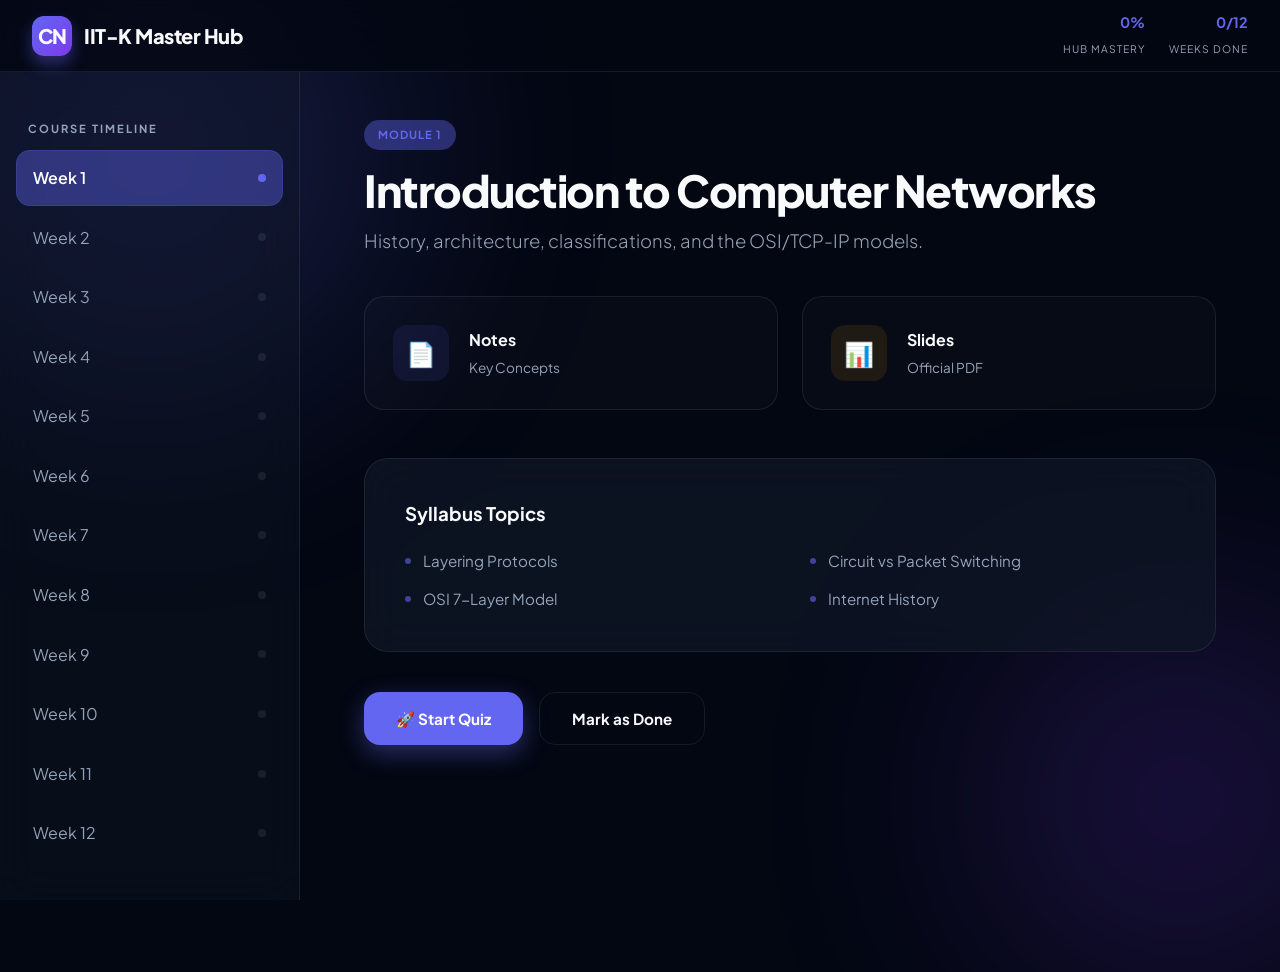
==== index.html @ 841678a9 "first commit" ====
<!DOCTYPE html>
<html lang="en">
<head>
    <meta charset="UTF-8">
    <meta name="viewport" content="width=device-width, initial-scale=1.0">
    <title>NPTEL Computer Networking — Exam Master Hub</title>
    <style>
        @import url('https://fonts.googleapis.com/css2?family=Plus+Jakarta+Sans:wght@300;400;500;600;700;800&family=JetBrains+Mono:wght@400;500&display=swap');

        :root {
            --bg: #030712;
            --bg-card: rgba(17, 24, 39, 0.7);
            --accent: #6366f1;
            --accent-glow: rgba(99, 102, 241, 0.4);
            --text: #f8fafc;
            --text-dim: #94a3b8;
            --border: rgba(255, 255, 255, 0.08);
            --green: #10b981;
            --red: #ef4444;
            --gold: #f59e0b;
            --glass: blur(20px);
            --font: 'Plus Jakarta Sans', sans-serif;
        }

        * { margin:0; padding:0; box-sizing:border-box; }
        body { font-family: var(--font); background: var(--bg); color: var(--text); min-height: 100vh; overflow-x: hidden; line-height: 1.6; }

        /* BACKGROUND ORBS */
        .bg-orb { position: fixed; border-radius: 50%; filter: blur(120px); z-index: -1; opacity: 0.2; pointer-events: none; }
        .orb-1 { width: 500px; height: 500px; background: var(--accent); top:-100px; left:-100px; }
        .orb-2 { width: 400px; height: 400px; background: #7c3aed; bottom:-100px; right:-100px; }

        /* NAVIGATION */
        .nav { position: fixed; top:0; left:0; width:100%; height:72px; background: rgba(3, 7, 18, 0.8); backdrop-filter: var(--glass); border-bottom: 1px solid var(--border); z-index: 1000; display:flex; align-items:center; justify-content:space-between; padding:0 32px; }
        .logo { display:flex; align-items:center; gap:12px; font-weight:800; font-size:1.25rem; letter-spacing:-0.5px; cursor:pointer; }
        .logo-box { width:40px; height:40px; background: linear-gradient(135deg, var(--accent), #7c3aed); border-radius:12px; display:flex; align-items:center; justify-content:center; box-shadow: 0 8px 16px var(--accent-glow); }
        .logo-text span { color: var(--accent-light); }

        .nav-stats { display:flex; gap:24px; }
        .stat { text-align:right; }
        .stat-val { font-size:0.9rem; font-weight:700; color:var(--accent); display:block; }
        .stat-label { font-size:0.65rem; color: var(--text-dim); text-transform: uppercase; letter-spacing:1px; }

        /* LAYOUT */
        .layout { display:flex; margin-top:72px; min-height:calc(100vh - 72px); }
        
        /* SIDEBAR */
        .sidebar { width:300px; position:fixed; top:72px; bottom:0; left:0; border-right: 1px solid var(--border); padding:24px 16px; overflow-y:auto; background: rgba(17,24,39,0.4); backdrop-filter: var(--glass); z-index: 100; transition: transform 0.3s; }
        .sidebar-label { font-size:0.7rem; font-weight:700; color:var(--text-dim); text-transform:uppercase; letter-spacing:2px; margin:24px 0 12px 12px; }
        .side-item { display:flex; align-items:center; justify-content:space-between; padding:14px 16px; border-radius:14px; color:var(--text-dim); cursor:pointer; transition: 0.3s; margin-bottom:4px; border: 1px solid transparent; }
        .side-item:hover { background: rgba(255,255,255,0.03); color: #fff; }
        .side-item.active { background: var(--accent-glow); color: #fff; border-color: rgba(99,102,241,0.2); font-weight:600; }
        .side-item.active .dot { background: var(--accent); }
        .dot { width:8px; height:8px; border-radius:50%; background: var(--border); transition: 0.3s; }
        .side-item.done .dot { background: var(--green); box-shadow: 0 0 10px var(--green); }

        /* CONTENT */
        .content { flex:1; margin-left:300px; padding:48px 64px 80px; max-width:1100px; }

        /* COMMON COMPONENTS */
        .card { background: var(--bg-card); backdrop-filter: var(--glass); border: 1px solid var(--border); border-radius:24px; padding:40px; margin-bottom:40px; transition: 0.3s; }
        .card:hover { border-color: rgba(255,255,255,0.15); }
        .badge { display:inline-block; padding:6px 14px; background: var(--accent-glow); color:var(--accent); border-radius:99px; font-size:0.7rem; font-weight:700; text-transform:uppercase; letter-spacing:1px; margin-bottom:16px; }
        .title { font-size:2.75rem; font-weight:800; margin-bottom:12px; letter-spacing:-1.5px; line-height:1.1; }
        .subtitle { font-size:1.15rem; color:var(--text-dim); margin-bottom:40px; font-weight:300; }

        .btn { display:inline-flex; align-items:center; gap:12px; padding:16px 32px; border-radius:16px; font-weight:700; cursor:pointer; transition: 0.3s; border:none; font-family:inherit; font-size:0.95rem; text-decoration:none; }
        .btn-primary { background: var(--accent); color: #fff; box-shadow: 0 8px 24px var(--accent-glow); }
        .btn-primary:hover { background: #818cf8; transform: translateY(-2px); box-shadow: 0 12px 32px var(--accent-glow); }
        .btn-outline { background: transparent; border: 1px solid var(--border); color: var(--text); }
        .btn-outline:hover { background: var(--border); }

        /* RESOURCES */
        .res-grid { display:grid; grid-template-columns:1fr 1fr; gap:24px; margin-bottom:48px; }
        .res-item { background: rgba(255,255,255,0.02); border:1px solid var(--border); border-radius:20px; padding:28px; display:flex; align-items:center; gap:20px; cursor:pointer; transition:0.3s; text-decoration:none; color:inherit; }
        .res-item:hover { border-color: var(--accent); background: rgba(255,255,255,0.05); transform:translateY(-3px); }
        .res-icon { width:56px; height:56px; border-radius:14px; display:flex; align-items:center; justify-content:center; font-size:1.5rem; }
        .res-icon.notes { background: rgba(99, 102, 241, 0.1); color: var(--accent); }
        .res-icon.slides { background: rgba(245, 158, 11, 0.1); color: var(--gold); }
        .res-info h4 { margin-bottom:4px; font-weight:700; }
        .res-info p { font-size:0.85rem; color: var(--text-dim); }

        /* TOPICS */
        .topics-list { display:grid; grid-template-columns:1fr 1fr; gap:14px 40px; list-style:none; }
        .topic-item { display:flex; align-items:center; gap:12px; font-size:0.95rem; color: var(--text-dim); }
        .topic-item::before { content:''; width:6px; height:6px; background:var(--accent); border-radius:50%; opacity:0.6; }

        /* QUIZ MODE */
        .view-syllabus .quiz-view { display:none; }
        .view-quiz .syllabus-view { display:none; }

        .quiz-card { background: var(--bg-card); border-radius:32px; padding:60px 40px; border:1px solid var(--border); position: relative; overflow:hidden; }
        .quiz-header { display:flex; justify-content:space-between; align-items:center; margin-bottom:40px; }
        .quiz-count { font-size:0.8rem; font-weight:800; color: var(--accent); text-transform:uppercase; letter-spacing:2px; }
        .quiz-close { font-size:1.5rem; cursor:pointer; opacity:0.5; transition:0.3s; }
        .quiz-close:hover { opacity:1; }
        
        .q-text { font-size:1.6rem; font-weight:700; line-height:1.4; margin-bottom:48px; }
        .q-text code { font-family: 'JetBrains Mono', monospace; background: rgba(255,255,255,0.1); padding: 2px 6px; border-radius: 4px; color: var(--accent); }
        
        .options-list { display:grid; gap:14px; }
        .option-btn { width:100%; text-align:left; padding:20px 28px; background: rgba(255,255,255,0.03); border:1px solid var(--border); border-radius:18px; color:inherit; font-size:1.05rem; cursor:pointer; transition:0.3s; font-family:inherit; }
        .option-btn:hover:not(.disabled) { background: rgba(255,255,255,0.08); border-color: rgba(255,255,255,0.2); }
        .option-btn.correct { background: rgba(16,185,129,0.15); border-color: var(--green); color: var(--green); font-weight:600; }
        .option-btn.wrong { background: rgba(239,68,68,0.15); border-color: var(--red); color: var(--red); font-weight:600; }
        .option-btn.disabled { pointer-events: none; opacity:0.9; }

        /* INPUT STYLES */
        .quiz-input { width: 100%; padding: 18px 24px; background: rgba(255,255,255,0.03); border: 1px solid var(--border); border-radius: 18px; color: #fff; font-family: inherit; font-size: 1.1rem; margin-bottom: 24px; outline: none; transition: 0.3s; }
        .quiz-input:focus { border-color: var(--accent); background: rgba(255,255,255,0.06); }
        .quiz-textarea { min-height: 140px; resize: vertical; }

        .feedback-box { margin-top:40px; padding:32px; background: rgba(255,255,255,0.02); border: 1px solid var(--border); border-radius:24px; display:none; animation: slideUp 0.5s ease; }
        .feedback-box.visible { display:block; }
        .fb-status { font-weight:800; margin-bottom:10px; font-size:1.1rem; text-transform:uppercase; letter-spacing:1px; }
        .fb-explanation { font-size:1rem; color: var(--text-dim); }
        .fb-explanation code { font-family: 'JetBrains Mono', monospace; background: rgba(255,255,255,0.1); padding: 2px 6px; border-radius: 4px; color: var(--accent); }
        
        @keyframes slideUp { from { opacity:0; transform:translateY(20px); } to { opacity:1; transform:translateY(0); } }

        /* SCORE VIEW */
        .score-view { text-align:center; padding:40px; }
        .score-circle { width:150px; height:150px; border-radius:50%; border:8px solid var(--accent); display:flex; align-items:center; justify-content:center; font-size:3rem; font-weight:800; margin:0 auto 32px; color: var(--accent); box-shadow: 0 0 30px var(--accent-glow); }
        
        /* RESPONSIVE */
        @media (max-width: 1024px) { .sidebar { transform: translateX(-100%); } .content { margin-left:0; padding:32px 20px; } .res-grid, .topics-list { grid-template-columns: 1fr; } }
    </style>
</head>
<body class="view-syllabus">

    <div class="bg-orb orb-1"></div>
    <div class="bg-orb orb-2"></div>

    <nav class="nav">
        <div class="logo" onclick="goHome()">
            <div class="logo-box">CN</div>
            <div class="logo-text">IIT-K Master <span>Hub</span></div>
        </div>
        <div class="nav-stats">
            <div class="stat">
                <span class="stat-val" id="globalProgress">0%</span>
                <span class="stat-label">HUB Mastery</span>
            </div>
            <div class="stat">
                <span class="stat-val" id="completedCount">0/12</span>
                <span class="stat-label">Weeks Done</span>
            </div>
        </div>
    </nav>

    <div class="layout">
        <aside class="sidebar">
            <div class="sidebar-label">Course Timeline</div>
            <div id="sidebarMenu"></div>
        </aside>

        <main class="content">
            <div class="syllabus-view" id="syllabusView">
                <div id="weekContent"></div>
            </div>
            <div class="quiz-view" id="quizView">
                <div class="quiz-card" id="quizCard"></div>
            </div>
        </main>
    </div>

    <script>
        const WEEKS_DATA = [
            {
                id: 1, title: "Introduction to Computer Networks",
                desc: "History, architecture, classifications, and the OSI/TCP-IP models.",
                notes: "cn_week1_notes.html", slides: "Week-01.pdf",
                topics: ["Layering Protocols", "Circuit vs Packet Switching", "OSI 7-Layer Model", "Internet History"],
                questions: [
                    {t:'mcq', diff:'easy', q:"Which layer of the OSI model is responsible for routing packets across multiple networks?", options:["Data Link Layer","Network Layer","Transport Layer","Session Layer"], ans:1, exp:"The Network Layer (Layer 3) handles logical addressing and routing — deciding the path a packet takes."},
                    {t:'mcq', diff:'easy', q:"What does 'protocol' consist of? Choose the three key elements.", options:["Syntax, Semantics, Timing","Speed, Size, Security","Hardware, Software, Firmware","Encoding, Decoding, Routing"], ans:0, exp:"A protocol has three elements — Syntax (format), Semantics (meaning), and Timing (speed matching)."},
                    {t:'mcq', diff:'easy', q:"Which device operates at Layer 1 (Physical Layer) and simply regenerates signals?", options:["Switch","Bridge","Hub","Router"], ans:2, exp:"A Hub operates at Layer 1. It just regenerates and broadcasts bits on all ports."},
                    {t:'tf', diff:'easy', q:"A router operates at the Network Layer (Layer 3) of the OSI model.", ans:true, exp:"TRUE. A router inspects the IP header (Layer 3) to make forwarding decisions."},
                    {t:'fib', diff:'easy', q:"The three elements of a protocol are: Syntax, ________, and Timing.", ans:"Semantics", exp:"Protocol = Syntax + Semantics + Timing. Remember SST."},
                    {t:'mcq', diff:'med', q:"In circuit switching, before data transfer begins:", options:["Packets are independently routed","A dedicated path is established end-to-end","Store-and-forward is used","Virtual IDs used"], ans:1, exp:"Circuit switching requires a dedicated path established in the setup phase."},
                    {t:'sa', diff:'hard', q:"What was the primary contribution of ARPANET to modern networking?", ans:"Packet Switching", exp:"ARPANET (1969) pioneered store-and-forward packet switching, the foundation of the internet."}
                ]
            },
            {
                id: 2, title: "Application Layer Protocols",
                desc: "DNS, FTP/TFTP, HTTP, Telnet, SMTP, SNMP.",
                notes: "cn_week2_notes.html", slides: "Week-02.pdf",
                topics: ["DNS Hierarchy", "FTP Active/Passive", "HTTP Status Codes", "MIME"],
                questions: [
                    {t:'mcq',q:"DNS record type that maps hostname to IPv4 address?", options:["AAAA","NS","MX","A"], ans:3, exp:"A record = hostname → IPv4. AAAA = hostname → IPv6."},
                    {t:'tf',q:"HTTP is a stateless protocol.", ans:true, exp:"TRUE. Each request is independent. Cookies manage state."},
                    {t:'fib',q:"HTTP status code for 'Not Found' is ________.", ans:"404", exp:"404 means the resource does not exist."}
                ]
            },
            {
                id: 3, title: "Transport Layer: Reliability",
                desc: "ARQ mechanisms, 3-way handshake, and connection management.",
                notes: "cn_week3_notes.html", slides: "Week-03.pdf",
                topics: ["Stop-and-Wait", "Go-Back-N", "Selective Repeat", "Piggybacking"],
                questions: [
                    {t:'mcq',q:"In GBN with 3-bit seq numbers, max window size is:", options:["8","7","4","6"], ans:1, exp:"GBN: W <= 2^n - 1. So 8-1=7."},
                    {t:'tf',q:"TCP 3WHS exchange SYN bits in the first 2 messages.", ans:true, exp:"TRUE. SYN, then SYN+ACK."}
                ]
            },
            {
                id: 4, title: "TCP Deep Dive",
                desc: "BDP, Window Sizing, AIMD, and Buffer management.",
                notes: "cn_week4_notes.html", slides: "Week-04.pdf",
                topics: ["BDP formula", "AIMD Fairness", "Congestion Collapse", "TCP Flags"],
                questions: [
                    {t:'mcq',q:"AIMD stands for:", options:["Additive Increase Multiplicative Decrease","Auto Increase Max Decrease","Adaptive Internet Mgmt","Additive Increase Max Drop"], ans:0, exp:"AIMD is the core congestion control mechanism."},
                    {t:'num',q:"If TCP HLEN is 6, what is the header size in bytes?", ans:"24", exp:"6 * 4 = 24 bytes."}
                ]
            },
            {
                id: 5, title: "TCP Timers & Congestion",
                desc: "Tahoe/Reno, SACK, Delayed ACKs, and SWS.",
                notes: "cn_week5_notes.html", slides: "Week-05.pdf",
                topics: ["Fast Retransmit", "Karn's Algorithm", "Jacobson's RTO", "Nagle Algorithm"],
                questions: [
                    {t:'mcq',q:"TCP Reno's response to 3 DupACKs?", options:["Drop to 1 MSS","Fast Recovery to ssthresh","Half ssthresh, stay at cwnd","Timeout"], ans:1, exp:"Reno enters Fast Recovery, skipping the slow start restart if possible."},
                    {t:'tf',q:"Nagle's algorithm buffers small segments until an ACK arrives.", ans:true, exp:"TRUE. This reduces the number of tiny segments."}
                ]
            },
            {
                id: 6, title: "Network Layer: IP & Addressing",
                desc: "IP Header, CIDR, Subnetting, NAT, and ICMP.",
                notes: "cn_week6_notes.html", slides: "Week-06.pdf",
                topics: ["IP Header IHL", "TTL Logic", "LPM", "PAT"],
                questions: [
                    {t:'num',q:"Usable hosts in /26 subnet?", ans:"62", exp:"2^6 - 2 = 62."},
                    {t:'fib',q:"Field in IP header that prevents infinite loops is ________.", ans:"TTL", exp:"Time To Live is decremented at each hop."}
                ]
            },
            {
                id: 7, title: "Routing Algorithms",
                desc: "Distance Vector, Link State, and BGP overview.",
                notes: "cn_week7_notes.html", slides: "Week-07.pdf",
                topics: ["Bellman-Ford", "Dijkstra", "RIP", "OSPF"],
                questions: [
                    {t:'mcq',q:"Which routing algorithm suffers from 'Count to Infinity'?",options:["Dijkstra","Bellman-Ford","BGP","Static"],ans:1,exp:"Distance Vector algorithms like Bellman-Ford have slow convergence for 'bad news'."}
                ]
            },
            {
                id: 8, title: "TCP/UDP Operations",
                desc: "Flow control and connection management details.",
                notes: "cn_week8_notes.html", slides: "Week-08.pdf",
                topics: ["Socket Pairs", "UDP Header", "TCP Checksum", "State Diagram"],
                questions: [
                    {t:'fib',q:"Size of UDP header in bytes is ________.",ans:"8",exp:"Source, Dest, Length, Checksum (2 bytes each)."}
                ]
            },
            {
                id: 9, title: "Router Design & SDN",
                desc: "IP Router architecture, Switching Fabrics, and SDN.",
                notes: "cn_week9_notes.html", slides: "Week-09.pdf",
                topics: ["Lookup Engine", "Shared Memory Fabric", "Crossbar Fabric", "OpenFlow"],
                questions: [
                    {t:'mcq',q:"Which switching fabric has NO contention for different outputs?",options:["Bus","Shared Memory","Crossbar","Multistage"],ans:2,exp:"Crossbar fabrics allow multiple paths as long as outputs differ."}
                ]
            },
            {
                id: 10, title: "MAC & Data Link Control",
                desc: "Framing methods, MAC protocols, and Error Control.",
                notes: "cn_week10_notes.html", slides: "Week-10.pdf",
                topics: ["Bit/Byte Stuffing", "ALOHA Efficiency", "CSMA/CD", "Parity/CRC"],
                questions: [
                    {t:'tf',q:"Pure ALOHA efficiency is exactly 18.4%.",ans:true,exp:"TRUE. Peak efficiency is 1/(2e)."}
                ]
            },
            {
                id: 11, title: "ARP, DHCP & VLANs",
                desc: "L2 support protocols and network segmenting.",
                notes: "cn_week11_notes.html", slides: "Week-11.pdf",
                topics: ["ARP Mapping", "DHCP DORA", "STP loop prevention", "Tagged VLANs"],
                questions: [
                    {t:'mcq',q:"DHCP message for server to offer IP?",options:["Discover","Offer","Request","ACK"],ans:1,exp:"Offer is the 2nd step in DORA."}
                ]
            },
            {
                id: 12, title: "Physical Layer & Security",
                desc: "Signals, Modulation, and Network Security basics.",
                notes: "cn_week12_notes.html", slides: "Week-12.pdf",
                topics: ["Nyquist/Shannon", "Manchester Encoding", "QAM", "RSA/Firewalls"],
                questions: [
                    {t:'fib',q:"Manchester encoding transition happens at ________ of bit.",ans:"middle",exp:"Mid-bit transition for synchronization."}
                ]
            }
        ];

        let state = {
            currentWeek: 0,
            completedWeeks: JSON.parse(localStorage.getItem('cn_completed')) || [],
            quizActive: false, quizIndex: 0, quizScore: 0, quizFinished: false
        };

        const saveState = () => { localStorage.setItem('cn_completed', JSON.stringify(state.completedWeeks)); updateNavStats(); };
        const updateNavStats = () => { 
            const count = state.completedWeeks.length;
            document.getElementById('completedCount').innerText = `${count}/12`;
            document.getElementById('globalProgress').innerText = `${Math.round((count/12)*100)}%`;
        };

        const renderSidebar = () => {
            document.getElementById('sidebarMenu').innerHTML = WEEKS_DATA.map((w, i) => `
                <div class="side-item ${state.currentWeek === i ? 'active' : ''} ${state.completedWeeks.includes(w.id) ? 'done' : ''}" onclick="switchWeek(${i})">
                    <span>Week ${w.id}</span> <div class="dot"></div>
                </div>`).join('');
        };

        const renderWeek = () => {
            const w = WEEKS_DATA[state.currentWeek];
            document.getElementById('weekContent').innerHTML = `
                <div class="badge">Module ${w.id}</div>
                <h1 class="title">${w.title}</h1>
                <p class="subtitle">${w.desc}</p>
                <div class="res-grid">
                    <a href="${w.notes}" target="_blank" class="res-item"><div class="res-icon notes">📄</div><div class="res-info"><h4>Notes</h4><p>Key Concepts</p></div></a>
                    <a href="${w.slides}" target="_blank" class="res-item"><div class="res-icon slides">📊</div><div class="res-info"><h4>Slides</h4><p>Official PDF</p></div></a>
                </div>
                <div class="card topics-card"><h3 style="margin-bottom:20px;">Syllabus Topics</h3><ul class="topics-list">${w.topics.map(t => `<li class="topic-item">${t}</li>`).join('')}</ul></div>
                <div style="display:flex; gap:16px;">
                    <button class="btn btn-primary" onclick="startQuiz()">🚀 Start Quiz</button>
                    <button class="btn btn-outline" onclick="toggleComplete()">${state.completedWeeks.includes(w.id) ? '✓ Completed' : 'Mark as Done'}</button>
                </div>`;
            renderSidebar();
        };

        const switchWeek = (i) => { state.currentWeek = i; state.quizActive = false; document.body.className = "view-syllabus"; renderWeek(); window.scrollTo(0,0); };
        const goHome = () => switchWeek(0);
        const toggleComplete = () => {
            const id = WEEKS_DATA[state.currentWeek].id;
            state.completedWeeks = state.completedWeeks.includes(id) ? state.completedWeeks.filter(wid => wid !== id) : [...state.completedWeeks, id];
            saveState(); renderWeek();
        };

        const startQuiz = () => { state.quizActive = true; state.quizIndex = 0; state.quizScore = 0; state.quizFinished = false; document.body.className = "view-quiz"; renderQuiz(); };

        const renderQuiz = () => {
            const w = WEEKS_DATA[state.currentWeek], q = w.questions[state.quizIndex], container = document.getElementById('quizCard');
            if(state.quizFinished) {
                const percent = Math.round((state.quizScore / w.questions.length) * 100);
                container.innerHTML = `<div class="score-view"><div class="score-circle">${percent}%</div><h2>Week ${w.id} Done!</h2><p style="color:var(--text-dim);">Score: ${state.quizScore}/${w.questions.length}</p><div style="margin-top:40px; display:flex; gap:16px; justify-content:center;"><button class="btn btn-primary" onclick="switchWeek(${state.currentWeek})">Finish</button><button class="btn btn-outline" onclick="startQuiz()">Retry</button></div></div>`;
                if(percent >= 80 && !state.completedWeeks.includes(w.id)) toggleComplete(); return;
            }
            let optionsHtml = ''; const type = q.t || 'mcq';
            if (type === 'mcq') optionsHtml = `<div class="options-list">${q.options.map((opt, i) => `<button class="option-btn" onclick="checkAnswer(${i})">${opt}</button>`).join('')}</div>`;
            else if (type === 'tf') optionsHtml = `<div class="options-list" style="grid-template-columns: 1fr 1fr; display: grid;"><button class="option-btn" onclick="checkAnswer(true)">True</button><button class="option-btn" onclick="checkAnswer(false)">False</button></div>`;
            else if (type === 'fib' || type === 'num') optionsHtml = `<input type="text" id="quizInput" class="quiz-input" placeholder="Answer..."><button class="btn btn-primary" style="width:100%; justify-content:center;" onclick="checkWrittenAnswer()">Check</button>`;
            else if (type === 'sa') optionsHtml = `<textarea id="quizInput" class="quiz-input quiz-textarea" placeholder="Recall answer..."></textarea><button class="btn btn-primary" style="width:100%; justify-content:center;" onclick="checkWrittenAnswer(true)">Reveal</button>`;
            container.innerHTML = `<div class="quiz-header"><span class="quiz-count">Q ${state.quizIndex + 1}/${w.questions.length} [${type.toUpperCase()}]</span><span class="quiz-close" onclick="switchWeek(${state.currentWeek})">✕</span></div><div class="q-text">${q.q}</div>${optionsHtml}<div class="feedback-box" id="feedback"><div class="fb-status" id="fbStatus">Correct!</div><div class="fb-explanation" id="fbExp">${q.explanation || q.exp || ''}</div><button class="btn btn-primary" style="margin-top:24px; width:100%; justify-content:center;" onclick="nextQuestion()">Next</button></div>`;
        };

        const checkAnswer = (val) => {
            const q = WEEKS_DATA[state.currentWeek].questions[state.quizIndex], type = q.t || 'mcq', correct = q.ans !== undefined ? q.ans : q.correct;
            const btns = document.querySelectorAll('.option-btn'); let isCorrect = false;
            if (type === 'mcq') { btns.forEach((btn, idx) => { btn.classList.add('disabled'); if(idx === correct) btn.classList.add('correct'); else if(idx === val) btn.classList.add('wrong'); }); isCorrect = (val === correct); }
            else if (type === 'tf') { btns.forEach(btn => { btn.classList.add('disabled'); const btnVal = btn.innerText.toLowerCase() === 'true'; if (btnVal === correct) btn.classList.add('correct'); else if (btnVal === val) btn.classList.add('wrong'); }); isCorrect = (val === correct); }
            if(isCorrect) state.quizScore++; showFeedback(isCorrect);
        };

        const checkWrittenAnswer = (revealOnly = false) => {
            const q = WEEKS_DATA[state.currentWeek].questions[state.quizIndex], input = document.getElementById('quizInput'), userVal = input.value.trim().toLowerCase(), correct = (q.ans !== undefined ? q.ans : q.correct).toString().toLowerCase();
            let isCorrect = false; if (!revealOnly) { isCorrect = (userVal === correct); if (isCorrect) state.quizScore++; input.style.borderColor = isCorrect ? 'var(--green)' : 'var(--red)'; } else isCorrect = true;
            input.disabled = true; showFeedback(isCorrect, revealOnly);
        };

        const showFeedback = (isCorrect, reveal = false) => {
            const fb = document.getElementById('feedback'), st = document.getElementById('fbStatus');
            if (reveal) { st.innerText = "Suggested Answer"; st.style.color = "var(--accent)"; }
            else { st.innerText = isCorrect ? "✓ Correct" : "✕ Incorrect"; st.style.color = isCorrect ? "var(--green)" : "var(--red)"; }
            fb.classList.add('visible');
        };

        const nextQuestion = () => {
            const w = WEEKS_DATA[state.currentWeek]; state.quizIndex++;
            if(state.quizIndex >= w.questions.length) state.quizFinished = true; renderQuiz();
        };

        window.onload = () => { updateNavStats(); renderWeek(); };
    </script>
</body>
</html>
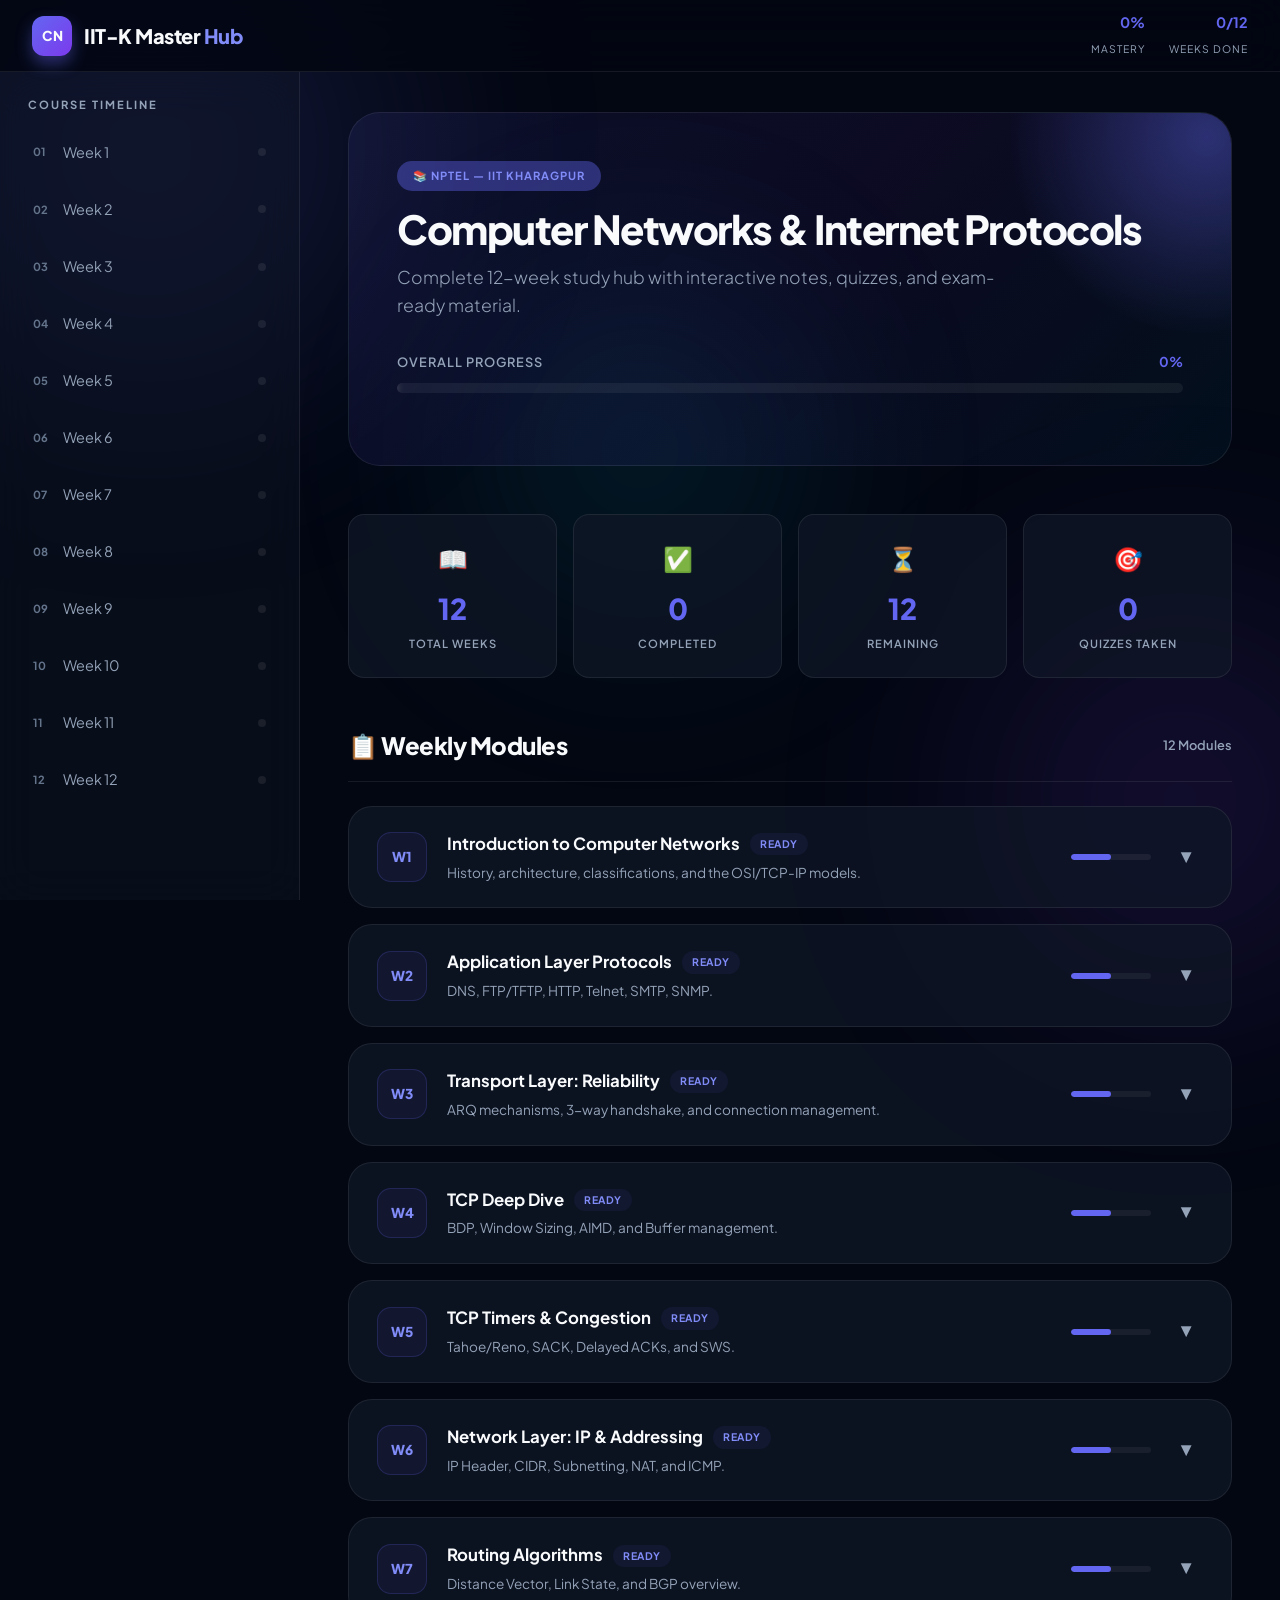
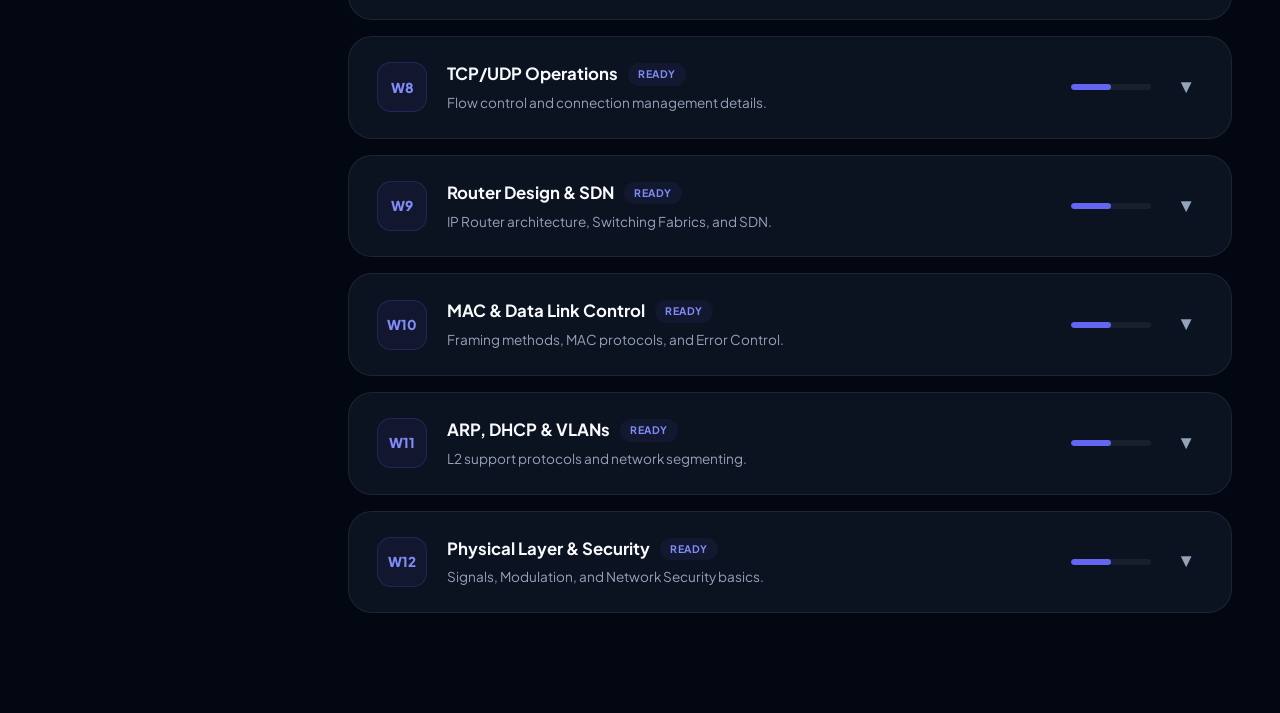
==== commit 77d322e9: "made edits" ====
--- a/index.html
+++ b/index.html
@@ -1,170 +1,1559 @@
 <!DOCTYPE html>
 <html lang="en">
+
 <head>
     <meta charset="UTF-8">
     <meta name="viewport" content="width=device-width, initial-scale=1.0">
     <title>NPTEL Computer Networking — Exam Master Hub</title>
+    <meta name="description"
+        content="NPTEL Computer Networks & Internet Protocols — IIT Kharagpur. Complete 12-week study hub with notes, quizzes, and exam preparation.">
     <style>
         @import url('https://fonts.googleapis.com/css2?family=Plus+Jakarta+Sans:wght@300;400;500;600;700;800&family=JetBrains+Mono:wght@400;500&display=swap');
 
         :root {
             --bg: #030712;
             --bg-card: rgba(17, 24, 39, 0.7);
+            --bg-card-hover: rgba(24, 32, 50, 0.85);
             --accent: #6366f1;
+            --accent-light: #818cf8;
             --accent-glow: rgba(99, 102, 241, 0.4);
+            --accent-subtle: rgba(99, 102, 241, 0.08);
             --text: #f8fafc;
             --text-dim: #94a3b8;
+            --text-muted: #64748b;
             --border: rgba(255, 255, 255, 0.08);
+            --border-hover: rgba(255, 255, 255, 0.15);
             --green: #10b981;
+            --green-glow: rgba(16, 185, 129, 0.3);
             --red: #ef4444;
             --gold: #f59e0b;
+            --gold-subtle: rgba(245, 158, 11, 0.1);
+            --cyan: #06b6d4;
             --glass: blur(20px);
             --font: 'Plus Jakarta Sans', sans-serif;
-        }
-
-        * { margin:0; padding:0; box-sizing:border-box; }
-        body { font-family: var(--font); background: var(--bg); color: var(--text); min-height: 100vh; overflow-x: hidden; line-height: 1.6; }
-
-        /* BACKGROUND ORBS */
-        .bg-orb { position: fixed; border-radius: 50%; filter: blur(120px); z-index: -1; opacity: 0.2; pointer-events: none; }
-        .orb-1 { width: 500px; height: 500px; background: var(--accent); top:-100px; left:-100px; }
-        .orb-2 { width: 400px; height: 400px; background: #7c3aed; bottom:-100px; right:-100px; }
-
-        /* NAVIGATION */
-        .nav { position: fixed; top:0; left:0; width:100%; height:72px; background: rgba(3, 7, 18, 0.8); backdrop-filter: var(--glass); border-bottom: 1px solid var(--border); z-index: 1000; display:flex; align-items:center; justify-content:space-between; padding:0 32px; }
-        .logo { display:flex; align-items:center; gap:12px; font-weight:800; font-size:1.25rem; letter-spacing:-0.5px; cursor:pointer; }
-        .logo-box { width:40px; height:40px; background: linear-gradient(135deg, var(--accent), #7c3aed); border-radius:12px; display:flex; align-items:center; justify-content:center; box-shadow: 0 8px 16px var(--accent-glow); }
-        .logo-text span { color: var(--accent-light); }
-
-        .nav-stats { display:flex; gap:24px; }
-        .stat { text-align:right; }
-        .stat-val { font-size:0.9rem; font-weight:700; color:var(--accent); display:block; }
-        .stat-label { font-size:0.65rem; color: var(--text-dim); text-transform: uppercase; letter-spacing:1px; }
-
-        /* LAYOUT */
-        .layout { display:flex; margin-top:72px; min-height:calc(100vh - 72px); }
-        
-        /* SIDEBAR */
-        .sidebar { width:300px; position:fixed; top:72px; bottom:0; left:0; border-right: 1px solid var(--border); padding:24px 16px; overflow-y:auto; background: rgba(17,24,39,0.4); backdrop-filter: var(--glass); z-index: 100; transition: transform 0.3s; }
-        .sidebar-label { font-size:0.7rem; font-weight:700; color:var(--text-dim); text-transform:uppercase; letter-spacing:2px; margin:24px 0 12px 12px; }
-        .side-item { display:flex; align-items:center; justify-content:space-between; padding:14px 16px; border-radius:14px; color:var(--text-dim); cursor:pointer; transition: 0.3s; margin-bottom:4px; border: 1px solid transparent; }
-        .side-item:hover { background: rgba(255,255,255,0.03); color: #fff; }
-        .side-item.active { background: var(--accent-glow); color: #fff; border-color: rgba(99,102,241,0.2); font-weight:600; }
-        .side-item.active .dot { background: var(--accent); }
-        .dot { width:8px; height:8px; border-radius:50%; background: var(--border); transition: 0.3s; }
-        .side-item.done .dot { background: var(--green); box-shadow: 0 0 10px var(--green); }
-
-        /* CONTENT */
-        .content { flex:1; margin-left:300px; padding:48px 64px 80px; max-width:1100px; }
-
-        /* COMMON COMPONENTS */
-        .card { background: var(--bg-card); backdrop-filter: var(--glass); border: 1px solid var(--border); border-radius:24px; padding:40px; margin-bottom:40px; transition: 0.3s; }
-        .card:hover { border-color: rgba(255,255,255,0.15); }
-        .badge { display:inline-block; padding:6px 14px; background: var(--accent-glow); color:var(--accent); border-radius:99px; font-size:0.7rem; font-weight:700; text-transform:uppercase; letter-spacing:1px; margin-bottom:16px; }
-        .title { font-size:2.75rem; font-weight:800; margin-bottom:12px; letter-spacing:-1.5px; line-height:1.1; }
-        .subtitle { font-size:1.15rem; color:var(--text-dim); margin-bottom:40px; font-weight:300; }
-
-        .btn { display:inline-flex; align-items:center; gap:12px; padding:16px 32px; border-radius:16px; font-weight:700; cursor:pointer; transition: 0.3s; border:none; font-family:inherit; font-size:0.95rem; text-decoration:none; }
-        .btn-primary { background: var(--accent); color: #fff; box-shadow: 0 8px 24px var(--accent-glow); }
-        .btn-primary:hover { background: #818cf8; transform: translateY(-2px); box-shadow: 0 12px 32px var(--accent-glow); }
-        .btn-outline { background: transparent; border: 1px solid var(--border); color: var(--text); }
-        .btn-outline:hover { background: var(--border); }
-
-        /* RESOURCES */
-        .res-grid { display:grid; grid-template-columns:1fr 1fr; gap:24px; margin-bottom:48px; }
-        .res-item { background: rgba(255,255,255,0.02); border:1px solid var(--border); border-radius:20px; padding:28px; display:flex; align-items:center; gap:20px; cursor:pointer; transition:0.3s; text-decoration:none; color:inherit; }
-        .res-item:hover { border-color: var(--accent); background: rgba(255,255,255,0.05); transform:translateY(-3px); }
-        .res-icon { width:56px; height:56px; border-radius:14px; display:flex; align-items:center; justify-content:center; font-size:1.5rem; }
-        .res-icon.notes { background: rgba(99, 102, 241, 0.1); color: var(--accent); }
-        .res-icon.slides { background: rgba(245, 158, 11, 0.1); color: var(--gold); }
-        .res-info h4 { margin-bottom:4px; font-weight:700; }
-        .res-info p { font-size:0.85rem; color: var(--text-dim); }
-
-        /* TOPICS */
-        .topics-list { display:grid; grid-template-columns:1fr 1fr; gap:14px 40px; list-style:none; }
-        .topic-item { display:flex; align-items:center; gap:12px; font-size:0.95rem; color: var(--text-dim); }
-        .topic-item::before { content:''; width:6px; height:6px; background:var(--accent); border-radius:50%; opacity:0.6; }
-
-        /* QUIZ MODE */
-        .view-syllabus .quiz-view { display:none; }
-        .view-quiz .syllabus-view { display:none; }
-
-        .quiz-card { background: var(--bg-card); border-radius:32px; padding:60px 40px; border:1px solid var(--border); position: relative; overflow:hidden; }
-        .quiz-header { display:flex; justify-content:space-between; align-items:center; margin-bottom:40px; }
-        .quiz-count { font-size:0.8rem; font-weight:800; color: var(--accent); text-transform:uppercase; letter-spacing:2px; }
-        .quiz-close { font-size:1.5rem; cursor:pointer; opacity:0.5; transition:0.3s; }
-        .quiz-close:hover { opacity:1; }
-        
-        .q-text { font-size:1.6rem; font-weight:700; line-height:1.4; margin-bottom:48px; }
-        .q-text code { font-family: 'JetBrains Mono', monospace; background: rgba(255,255,255,0.1); padding: 2px 6px; border-radius: 4px; color: var(--accent); }
-        
-        .options-list { display:grid; gap:14px; }
-        .option-btn { width:100%; text-align:left; padding:20px 28px; background: rgba(255,255,255,0.03); border:1px solid var(--border); border-radius:18px; color:inherit; font-size:1.05rem; cursor:pointer; transition:0.3s; font-family:inherit; }
-        .option-btn:hover:not(.disabled) { background: rgba(255,255,255,0.08); border-color: rgba(255,255,255,0.2); }
-        .option-btn.correct { background: rgba(16,185,129,0.15); border-color: var(--green); color: var(--green); font-weight:600; }
-        .option-btn.wrong { background: rgba(239,68,68,0.15); border-color: var(--red); color: var(--red); font-weight:600; }
-        .option-btn.disabled { pointer-events: none; opacity:0.9; }
-
-        /* INPUT STYLES */
-        .quiz-input { width: 100%; padding: 18px 24px; background: rgba(255,255,255,0.03); border: 1px solid var(--border); border-radius: 18px; color: #fff; font-family: inherit; font-size: 1.1rem; margin-bottom: 24px; outline: none; transition: 0.3s; }
-        .quiz-input:focus { border-color: var(--accent); background: rgba(255,255,255,0.06); }
-        .quiz-textarea { min-height: 140px; resize: vertical; }
-
-        .feedback-box { margin-top:40px; padding:32px; background: rgba(255,255,255,0.02); border: 1px solid var(--border); border-radius:24px; display:none; animation: slideUp 0.5s ease; }
-        .feedback-box.visible { display:block; }
-        .fb-status { font-weight:800; margin-bottom:10px; font-size:1.1rem; text-transform:uppercase; letter-spacing:1px; }
-        .fb-explanation { font-size:1rem; color: var(--text-dim); }
-        .fb-explanation code { font-family: 'JetBrains Mono', monospace; background: rgba(255,255,255,0.1); padding: 2px 6px; border-radius: 4px; color: var(--accent); }
-        
-        @keyframes slideUp { from { opacity:0; transform:translateY(20px); } to { opacity:1; transform:translateY(0); } }
-
-        /* SCORE VIEW */
-        .score-view { text-align:center; padding:40px; }
-        .score-circle { width:150px; height:150px; border-radius:50%; border:8px solid var(--accent); display:flex; align-items:center; justify-content:center; font-size:3rem; font-weight:800; margin:0 auto 32px; color: var(--accent); box-shadow: 0 0 30px var(--accent-glow); }
-        
-        /* RESPONSIVE */
-        @media (max-width: 1024px) { .sidebar { transform: translateX(-100%); } .content { margin-left:0; padding:32px 20px; } .res-grid, .topics-list { grid-template-columns: 1fr; } }
+            --radius-sm: 10px;
+            --radius-md: 16px;
+            --radius-lg: 24px;
+            --radius-xl: 32px;
+        }
+
+        * {
+            margin: 0;
+            padding: 0;
+            box-sizing: border-box;
+        }
+
+        body {
+            font-family: var(--font);
+            background: var(--bg);
+            color: var(--text);
+            min-height: 100vh;
+            overflow-x: hidden;
+            line-height: 1.6;
+        }
+
+        /* ── BACKGROUND ORBS ── */
+        .bg-orb {
+            position: fixed;
+            border-radius: 50%;
+            filter: blur(120px);
+            z-index: -1;
+            opacity: 0.15;
+            pointer-events: none;
+        }
+
+        .orb-1 {
+            width: 500px;
+            height: 500px;
+            background: var(--accent);
+            top: -100px;
+            left: -100px;
+            animation: orbFloat 20s ease-in-out infinite;
+        }
+
+        .orb-2 {
+            width: 400px;
+            height: 400px;
+            background: #7c3aed;
+            bottom: -100px;
+            right: -100px;
+            animation: orbFloat 25s ease-in-out infinite reverse;
+        }
+
+        .orb-3 {
+            width: 300px;
+            height: 300px;
+            background: var(--cyan);
+            top: 50%;
+            left: 50%;
+            transform: translate(-50%, -50%);
+            animation: orbFloat 30s ease-in-out infinite;
+        }
+
+        @keyframes orbFloat {
+
+            0%,
+            100% {
+                transform: translate(0, 0);
+            }
+
+            33% {
+                transform: translate(30px, -30px);
+            }
+
+            66% {
+                transform: translate(-20px, 20px);
+            }
+        }
+
+        /* ── NAVIGATION ── */
+        .nav {
+            position: fixed;
+            top: 0;
+            left: 0;
+            width: 100%;
+            height: 72px;
+            background: rgba(3, 7, 18, 0.85);
+            backdrop-filter: var(--glass);
+            border-bottom: 1px solid var(--border);
+            z-index: 1000;
+            display: flex;
+            align-items: center;
+            justify-content: space-between;
+            padding: 0 32px;
+        }
+
+        .logo {
+            display: flex;
+            align-items: center;
+            gap: 12px;
+            font-weight: 800;
+            font-size: 1.25rem;
+            letter-spacing: -0.5px;
+            cursor: pointer;
+        }
+
+        .logo-box {
+            width: 40px;
+            height: 40px;
+            background: linear-gradient(135deg, var(--accent), #7c3aed);
+            border-radius: 12px;
+            display: flex;
+            align-items: center;
+            justify-content: center;
+            box-shadow: 0 8px 16px var(--accent-glow);
+            font-size: 0.85rem;
+            font-weight: 800;
+        }
+
+        .logo-text span {
+            color: var(--accent-light);
+        }
+
+        .nav-right {
+            display: flex;
+            align-items: center;
+            gap: 24px;
+        }
+
+        .nav-stats {
+            display: flex;
+            gap: 24px;
+        }
+
+        .stat {
+            text-align: right;
+        }
+
+        .stat-val {
+            font-size: 0.9rem;
+            font-weight: 700;
+            color: var(--accent);
+            display: block;
+        }
+
+        .stat-label {
+            font-size: 0.65rem;
+            color: var(--text-dim);
+            text-transform: uppercase;
+            letter-spacing: 1px;
+        }
+
+        /* ── HAMBURGER ── */
+        .hamburger {
+            display: none;
+            width: 42px;
+            height: 42px;
+            border: 1px solid var(--border);
+            border-radius: var(--radius-sm);
+            background: transparent;
+            cursor: pointer;
+            flex-direction: column;
+            align-items: center;
+            justify-content: center;
+            gap: 5px;
+        }
+
+        .hamburger span {
+            display: block;
+            width: 20px;
+            height: 2px;
+            background: var(--text);
+            border-radius: 2px;
+            transition: 0.3s;
+        }
+
+        .hamburger.active span:nth-child(1) {
+            transform: rotate(45deg) translate(5px, 5px);
+        }
+
+        .hamburger.active span:nth-child(2) {
+            opacity: 0;
+        }
+
+        .hamburger.active span:nth-child(3) {
+            transform: rotate(-45deg) translate(5px, -5px);
+        }
+
+        /* ── LAYOUT ── */
+        .layout {
+            display: flex;
+            margin-top: 72px;
+            min-height: calc(100vh - 72px);
+        }
+
+        /* ── SIDEBAR ── */
+        .sidebar {
+            width: 300px;
+            position: fixed;
+            top: 72px;
+            bottom: 0;
+            left: 0;
+            border-right: 1px solid var(--border);
+            padding: 24px 16px;
+            overflow-y: auto;
+            background: rgba(17, 24, 39, 0.4);
+            backdrop-filter: var(--glass);
+            z-index: 100;
+            transition: transform 0.35s cubic-bezier(0.4, 0, 0.2, 1);
+        }
+
+        .sidebar::-webkit-scrollbar {
+            width: 4px;
+        }
+
+        .sidebar::-webkit-scrollbar-thumb {
+            background: var(--border);
+            border-radius: 4px;
+        }
+
+        .sidebar-label {
+            font-size: 0.7rem;
+            font-weight: 700;
+            color: var(--text-dim);
+            text-transform: uppercase;
+            letter-spacing: 2px;
+            margin: 24px 0 12px 12px;
+        }
+
+        .sidebar-label:first-child {
+            margin-top: 0;
+        }
+
+        .side-item {
+            display: flex;
+            align-items: center;
+            justify-content: space-between;
+            padding: 14px 16px;
+            border-radius: 14px;
+            color: var(--text-dim);
+            cursor: pointer;
+            transition: 0.3s;
+            margin-bottom: 4px;
+            border: 1px solid transparent;
+            font-size: 0.9rem;
+        }
+
+        .side-item:hover {
+            background: rgba(255, 255, 255, 0.03);
+            color: #fff;
+        }
+
+        .side-item.active {
+            background: var(--accent-glow);
+            color: #fff;
+            border-color: rgba(99, 102, 241, 0.2);
+            font-weight: 600;
+        }
+
+        .side-item.active .dot {
+            background: var(--accent);
+        }
+
+        .side-item-left {
+            display: flex;
+            align-items: center;
+            gap: 10px;
+        }
+
+        .side-num {
+            font-size: 0.7rem;
+            font-weight: 700;
+            color: var(--text-muted);
+            min-width: 20px;
+        }
+
+        .side-item.active .side-num {
+            color: var(--accent-light);
+        }
+
+        .dot {
+            width: 8px;
+            height: 8px;
+            border-radius: 50%;
+            background: var(--border);
+            transition: 0.3s;
+        }
+
+        .side-item.done .dot {
+            background: var(--green);
+            box-shadow: 0 0 10px var(--green);
+        }
+
+        /* ── OVERLAY ── */
+        .sidebar-overlay {
+            display: none;
+            position: fixed;
+            top: 72px;
+            left: 0;
+            right: 0;
+            bottom: 0;
+            background: rgba(0, 0, 0, 0.6);
+            z-index: 99;
+            backdrop-filter: blur(4px);
+        }
+
+        /* ── CONTENT ── */
+        .content {
+            flex: 1;
+            margin-left: 300px;
+            padding: 40px 48px 100px;
+            max-width: 1100px;
+        }
+
+        /* ── HERO SECTION ── */
+        .hero-section {
+            margin-bottom: 48px;
+            padding: 48px;
+            background: linear-gradient(135deg, rgba(99, 102, 241, 0.1), rgba(124, 58, 237, 0.08), rgba(6, 182, 212, 0.05));
+            border: 1px solid var(--border);
+            border-radius: var(--radius-xl);
+            position: relative;
+            overflow: hidden;
+        }
+
+        .hero-section::before {
+            content: '';
+            position: absolute;
+            top: -50%;
+            right: -20%;
+            width: 400px;
+            height: 400px;
+            background: radial-gradient(circle, var(--accent-glow), transparent 70%);
+            z-index: 0;
+        }
+
+        .hero-section>* {
+            position: relative;
+            z-index: 1;
+        }
+
+        .hero-badge {
+            display: inline-block;
+            padding: 6px 16px;
+            background: var(--accent-glow);
+            color: var(--accent-light);
+            border-radius: 99px;
+            font-size: 0.7rem;
+            font-weight: 700;
+            text-transform: uppercase;
+            letter-spacing: 1px;
+            margin-bottom: 16px;
+        }
+
+        .hero-title {
+            font-size: 2.5rem;
+            font-weight: 800;
+            margin-bottom: 12px;
+            letter-spacing: -1.5px;
+            line-height: 1.1;
+        }
+
+        .hero-subtitle {
+            font-size: 1.1rem;
+            color: var(--text-dim);
+            margin-bottom: 32px;
+            font-weight: 300;
+            max-width: 600px;
+        }
+
+        /* ── OVERALL PROGRESS BAR ── */
+        .master-progress {
+            margin-bottom: 24px;
+        }
+
+        .progress-header {
+            display: flex;
+            justify-content: space-between;
+            align-items: center;
+            margin-bottom: 10px;
+        }
+
+        .progress-title {
+            font-size: 0.8rem;
+            font-weight: 600;
+            color: var(--text-dim);
+            text-transform: uppercase;
+            letter-spacing: 1px;
+        }
+
+        .progress-value {
+            font-size: 0.85rem;
+            font-weight: 700;
+            color: var(--accent);
+        }
+
+        .progress-track {
+            width: 100%;
+            height: 10px;
+            background: rgba(255, 255, 255, 0.06);
+            border-radius: 99px;
+            overflow: hidden;
+            position: relative;
+        }
+
+        .progress-fill {
+            height: 100%;
+            border-radius: 99px;
+            transition: width 0.8s cubic-bezier(0.4, 0, 0.2, 1);
+            background: linear-gradient(90deg, var(--accent), #7c3aed, var(--cyan));
+            background-size: 200% 100%;
+            animation: shimmer 3s ease-in-out infinite;
+            position: relative;
+        }
+
+        .progress-fill::after {
+            content: '';
+            position: absolute;
+            top: 0;
+            right: 0;
+            width: 20px;
+            height: 100%;
+            background: rgba(255, 255, 255, 0.3);
+            border-radius: 99px;
+            filter: blur(4px);
+        }
+
+        @keyframes shimmer {
+            0% {
+                background-position: 200% 0;
+            }
+
+            100% {
+                background-position: -200% 0;
+            }
+        }
+
+        /* ── STATS ROW ── */
+        .stats-row {
+            display: grid;
+            grid-template-columns: repeat(4, 1fr);
+            gap: 16px;
+            margin-bottom: 48px;
+        }
+
+        .stat-card {
+            background: var(--bg-card);
+            border: 1px solid var(--border);
+            border-radius: var(--radius-md);
+            padding: 24px;
+            text-align: center;
+            transition: 0.3s;
+        }
+
+        .stat-card:hover {
+            border-color: var(--border-hover);
+            transform: translateY(-2px);
+        }
+
+        .stat-card-icon {
+            font-size: 1.5rem;
+            margin-bottom: 8px;
+        }
+
+        .stat-card-value {
+            font-size: 1.8rem;
+            font-weight: 800;
+            color: var(--accent);
+            margin-bottom: 4px;
+        }
+
+        .stat-card-label {
+            font-size: 0.7rem;
+            color: var(--text-dim);
+            text-transform: uppercase;
+            letter-spacing: 1px;
+            font-weight: 600;
+        }
+
+        /* ── WEEKS SECTION TITLE ── */
+        .section-header {
+            display: flex;
+            align-items: center;
+            justify-content: space-between;
+            margin-bottom: 24px;
+            padding-bottom: 16px;
+            border-bottom: 1px solid var(--border);
+        }
+
+        .section-title {
+            font-size: 1.5rem;
+            font-weight: 800;
+            letter-spacing: -0.5px;
+        }
+
+        .section-count {
+            font-size: 0.8rem;
+            color: var(--text-dim);
+            font-weight: 600;
+        }
+
+        /* ── WEEK CARDS GRID ── */
+        .weeks-grid {
+            display: flex;
+            flex-direction: column;
+            gap: 16px;
+        }
+
+        .week-card {
+            background: var(--bg-card);
+            border: 1px solid var(--border);
+            border-radius: var(--radius-lg);
+            overflow: hidden;
+            transition: 0.3s;
+            cursor: pointer;
+            position: relative;
+        }
+
+        .week-card:hover {
+            border-color: var(--border-hover);
+            background: var(--bg-card-hover);
+        }
+
+        .week-card.expanded {
+            cursor: default;
+        }
+
+        .week-card.completed {
+            border-left: 3px solid var(--green);
+        }
+
+        .week-card.not-available {
+            opacity: 0.5;
+        }
+
+        /* Week Card Header (always visible) */
+        .week-header {
+            display: flex;
+            align-items: center;
+            gap: 20px;
+            padding: 24px 28px;
+            position: relative;
+        }
+
+        .week-number {
+            width: 50px;
+            height: 50px;
+            border-radius: 14px;
+            display: flex;
+            align-items: center;
+            justify-content: center;
+            font-weight: 800;
+            font-size: 0.85rem;
+            flex-shrink: 0;
+            transition: 0.3s;
+        }
+
+        .week-number.available {
+            background: var(--accent-subtle);
+            color: var(--accent-light);
+            border: 1px solid rgba(99, 102, 241, 0.2);
+        }
+
+        .week-number.done {
+            background: rgba(16, 185, 129, 0.1);
+            color: var(--green);
+            border: 1px solid rgba(16, 185, 129, 0.2);
+        }
+
+        .week-number.unavailable {
+            background: rgba(255, 255, 255, 0.03);
+            color: var(--text-muted);
+            border: 1px solid var(--border);
+        }
+
+        .week-info {
+            flex: 1;
+            min-width: 0;
+        }
+
+        .week-title-row {
+            display: flex;
+            align-items: center;
+            gap: 10px;
+            flex-wrap: wrap;
+            margin-bottom: 4px;
+        }
+
+        .week-name {
+            font-size: 1.05rem;
+            font-weight: 700;
+            white-space: nowrap;
+            overflow: hidden;
+            text-overflow: ellipsis;
+        }
+
+        .week-status-badge {
+            display: inline-flex;
+            align-items: center;
+            gap: 4px;
+            padding: 3px 10px;
+            border-radius: 99px;
+            font-size: 0.65rem;
+            font-weight: 700;
+            text-transform: uppercase;
+            letter-spacing: 0.5px;
+            flex-shrink: 0;
+        }
+
+        .badge-completed {
+            background: rgba(16, 185, 129, 0.12);
+            color: var(--green);
+        }
+
+        .badge-available {
+            background: var(--accent-subtle);
+            color: var(--accent-light);
+        }
+
+        .badge-unavailable {
+            background: rgba(255, 255, 255, 0.04);
+            color: var(--text-muted);
+        }
+
+        .week-desc {
+            font-size: 0.85rem;
+            color: var(--text-dim);
+            white-space: nowrap;
+            overflow: hidden;
+            text-overflow: ellipsis;
+        }
+
+        /* Week mini progress */
+        .week-mini-progress {
+            width: 80px;
+            height: 6px;
+            background: rgba(255, 255, 255, 0.06);
+            border-radius: 99px;
+            overflow: hidden;
+            flex-shrink: 0;
+        }
+
+        .week-mini-fill {
+            height: 100%;
+            border-radius: 99px;
+            transition: width 0.5s ease;
+        }
+
+        .week-mini-fill.done {
+            background: var(--green);
+            width: 100%;
+        }
+
+        .week-mini-fill.partial {
+            background: var(--accent);
+            width: 50%;
+        }
+
+        .week-mini-fill.none {
+            background: transparent;
+            width: 0%;
+        }
+
+        /* Expand arrow */
+        .week-arrow {
+            width: 32px;
+            height: 32px;
+            border-radius: 8px;
+            display: flex;
+            align-items: center;
+            justify-content: center;
+            color: var(--text-dim);
+            transition: 0.3s;
+            flex-shrink: 0;
+            font-size: 0.9rem;
+        }
+
+        .week-card.expanded .week-arrow {
+            transform: rotate(180deg);
+            color: var(--accent);
+        }
+
+        /* Week Card Body (expandable) */
+        .week-body {
+            max-height: 0;
+            overflow: hidden;
+            transition: max-height 0.45s cubic-bezier(0.4, 0, 0.2, 1);
+        }
+
+        .week-card.expanded .week-body {
+            max-height: 1000px;
+        }
+
+        .week-body-inner {
+            padding: 0 28px 28px;
+            border-top: 1px solid var(--border);
+            padding-top: 24px;
+        }
+
+        /* ── RESOURCES IN WEEK BODY ── */
+        .res-grid {
+            display: grid;
+            grid-template-columns: 1fr 1fr;
+            gap: 14px;
+            margin-bottom: 24px;
+        }
+
+        .res-item {
+            background: rgba(255, 255, 255, 0.02);
+            border: 1px solid var(--border);
+            border-radius: var(--radius-md);
+            padding: 20px;
+            display: flex;
+            align-items: center;
+            gap: 16px;
+            cursor: pointer;
+            transition: 0.3s;
+            text-decoration: none;
+            color: inherit;
+        }
+
+        .res-item:hover {
+            border-color: var(--accent);
+            background: rgba(255, 255, 255, 0.05);
+            transform: translateY(-2px);
+        }
+
+        .res-item.disabled {
+            pointer-events: none;
+            opacity: 0.4;
+        }
+
+        .res-icon {
+            width: 48px;
+            height: 48px;
+            border-radius: 12px;
+            display: flex;
+            align-items: center;
+            justify-content: center;
+            font-size: 1.3rem;
+            flex-shrink: 0;
+        }
+
+        .res-icon.notes {
+            background: rgba(99, 102, 241, 0.1);
+            color: var(--accent);
+        }
+
+        .res-icon.slides {
+            background: var(--gold-subtle);
+            color: var(--gold);
+        }
+
+        .res-info h4 {
+            margin-bottom: 2px;
+            font-weight: 700;
+            font-size: 0.9rem;
+        }
+
+        .res-info p {
+            font-size: 0.78rem;
+            color: var(--text-dim);
+        }
+
+        /* ── TOPICS ── */
+        .topics-section {
+            margin-bottom: 24px;
+        }
+
+        .topics-label {
+            font-size: 0.75rem;
+            font-weight: 700;
+            color: var(--text-dim);
+            text-transform: uppercase;
+            letter-spacing: 1.5px;
+            margin-bottom: 12px;
+        }
+
+        .topics-list {
+            display: flex;
+            flex-wrap: wrap;
+            gap: 8px;
+            list-style: none;
+        }
+
+        .topic-tag {
+            display: inline-flex;
+            align-items: center;
+            gap: 6px;
+            padding: 6px 14px;
+            background: rgba(255, 255, 255, 0.03);
+            border: 1px solid var(--border);
+            border-radius: 99px;
+            font-size: 0.78rem;
+            color: var(--text-dim);
+            transition: 0.2s;
+        }
+
+        .topic-tag::before {
+            content: '';
+            width: 5px;
+            height: 5px;
+            background: var(--accent);
+            border-radius: 50%;
+            opacity: 0.6;
+        }
+
+        /* ── ACTION BUTTONS ── */
+        .week-actions {
+            display: flex;
+            gap: 12px;
+            flex-wrap: wrap;
+        }
+
+        .btn {
+            display: inline-flex;
+            align-items: center;
+            gap: 10px;
+            padding: 14px 24px;
+            border-radius: var(--radius-md);
+            font-weight: 700;
+            cursor: pointer;
+            transition: 0.3s;
+            border: none;
+            font-family: inherit;
+            font-size: 0.88rem;
+            text-decoration: none;
+        }
+
+        .btn-primary {
+            background: var(--accent);
+            color: #fff;
+            box-shadow: 0 6px 20px var(--accent-glow);
+        }
+
+        .btn-primary:hover {
+            background: var(--accent-light);
+            transform: translateY(-2px);
+            box-shadow: 0 10px 28px var(--accent-glow);
+        }
+
+        .btn-outline {
+            background: transparent;
+            border: 1px solid var(--border);
+            color: var(--text);
+        }
+
+        .btn-outline:hover {
+            background: var(--border);
+        }
+
+        .btn-green {
+            background: rgba(16, 185, 129, 0.12);
+            border: 1px solid rgba(16, 185, 129, 0.3);
+            color: var(--green);
+        }
+
+        .btn-green:hover {
+            background: rgba(16, 185, 129, 0.2);
+        }
+
+        .btn-sm {
+            padding: 10px 18px;
+            font-size: 0.8rem;
+        }
+
+        /* ── NOT AVAILABLE STATE ── */
+        .not-available-msg {
+            display: flex;
+            align-items: center;
+            gap: 12px;
+            padding: 16px 20px;
+            background: rgba(255, 255, 255, 0.02);
+            border: 1px dashed rgba(255, 255, 255, 0.1);
+            border-radius: var(--radius-md);
+            color: var(--text-muted);
+            font-size: 0.85rem;
+            margin-bottom: 24px;
+        }
+
+        .not-available-msg .na-icon {
+            font-size: 1.3rem;
+            flex-shrink: 0;
+        }
+
+        /* ── QUIZ MODE ── */
+        .view-syllabus .quiz-view {
+            display: none;
+        }
+
+        .view-quiz .syllabus-view {
+            display: none;
+        }
+
+        .quiz-card {
+            background: var(--bg-card);
+            border-radius: var(--radius-xl);
+            padding: 60px 40px;
+            border: 1px solid var(--border);
+            position: relative;
+            overflow: hidden;
+        }
+
+        .quiz-header {
+            display: flex;
+            justify-content: space-between;
+            align-items: center;
+            margin-bottom: 40px;
+        }
+
+        .quiz-count {
+            font-size: 0.8rem;
+            font-weight: 800;
+            color: var(--accent);
+            text-transform: uppercase;
+            letter-spacing: 2px;
+        }
+
+        .quiz-close {
+            font-size: 1.5rem;
+            cursor: pointer;
+            opacity: 0.5;
+            transition: 0.3s;
+        }
+
+        .quiz-close:hover {
+            opacity: 1;
+        }
+
+        .q-text {
+            font-size: 1.6rem;
+            font-weight: 700;
+            line-height: 1.4;
+            margin-bottom: 48px;
+        }
+
+        .q-text code {
+            font-family: 'JetBrains Mono', monospace;
+            background: rgba(255, 255, 255, 0.1);
+            padding: 2px 6px;
+            border-radius: 4px;
+            color: var(--accent);
+        }
+
+        .options-list {
+            display: grid;
+            gap: 14px;
+        }
+
+        .option-btn {
+            width: 100%;
+            text-align: left;
+            padding: 20px 28px;
+            background: rgba(255, 255, 255, 0.03);
+            border: 1px solid var(--border);
+            border-radius: 18px;
+            color: inherit;
+            font-size: 1.05rem;
+            cursor: pointer;
+            transition: 0.3s;
+            font-family: inherit;
+        }
+
+        .option-btn:hover:not(.disabled) {
+            background: rgba(255, 255, 255, 0.08);
+            border-color: rgba(255, 255, 255, 0.2);
+        }
+
+        .option-btn.correct {
+            background: rgba(16, 185, 129, 0.15);
+            border-color: var(--green);
+            color: var(--green);
+            font-weight: 600;
+        }
+
+        .option-btn.wrong {
+            background: rgba(239, 68, 68, 0.15);
+            border-color: var(--red);
+            color: var(--red);
+            font-weight: 600;
+        }
+
+        .option-btn.disabled {
+            pointer-events: none;
+            opacity: 0.9;
+        }
+
+        .quiz-input {
+            width: 100%;
+            padding: 18px 24px;
+            background: rgba(255, 255, 255, 0.03);
+            border: 1px solid var(--border);
+            border-radius: 18px;
+            color: #fff;
+            font-family: inherit;
+            font-size: 1.1rem;
+            margin-bottom: 24px;
+            outline: none;
+            transition: 0.3s;
+        }
+
+        .quiz-input:focus {
+            border-color: var(--accent);
+            background: rgba(255, 255, 255, 0.06);
+        }
+
+        .quiz-textarea {
+            min-height: 140px;
+            resize: vertical;
+        }
+
+        .feedback-box {
+            margin-top: 40px;
+            padding: 32px;
+            background: rgba(255, 255, 255, 0.02);
+            border: 1px solid var(--border);
+            border-radius: var(--radius-lg);
+            display: none;
+            animation: slideUp 0.5s ease;
+        }
+
+        .feedback-box.visible {
+            display: block;
+        }
+
+        .fb-status {
+            font-weight: 800;
+            margin-bottom: 10px;
+            font-size: 1.1rem;
+            text-transform: uppercase;
+            letter-spacing: 1px;
+        }
+
+        .fb-explanation {
+            font-size: 1rem;
+            color: var(--text-dim);
+        }
+
+        .fb-explanation code {
+            font-family: 'JetBrains Mono', monospace;
+            background: rgba(255, 255, 255, 0.1);
+            padding: 2px 6px;
+            border-radius: 4px;
+            color: var(--accent);
+        }
+
+        @keyframes slideUp {
+            from {
+                opacity: 0;
+                transform: translateY(20px);
+            }
+
+            to {
+                opacity: 1;
+                transform: translateY(0);
+            }
+        }
+
+        .score-view {
+            text-align: center;
+            padding: 40px;
+        }
+
+        .score-circle {
+            width: 150px;
+            height: 150px;
+            border-radius: 50%;
+            border: 8px solid var(--accent);
+            display: flex;
+            align-items: center;
+            justify-content: center;
+            font-size: 3rem;
+            font-weight: 800;
+            margin: 0 auto 32px;
+            color: var(--accent);
+            box-shadow: 0 0 30px var(--accent-glow);
+        }
+
+        /* ── MOBILE BOTTOM BAR ── */
+        .mobile-bottom-bar {
+            display: none;
+            position: fixed;
+            bottom: 0;
+            left: 0;
+            right: 0;
+            height: 64px;
+            background: rgba(3, 7, 18, 0.95);
+            backdrop-filter: var(--glass);
+            border-top: 1px solid var(--border);
+            z-index: 1000;
+            padding: 0 16px;
+            justify-content: space-around;
+            align-items: center;
+        }
+
+        .bottom-btn {
+            display: flex;
+            flex-direction: column;
+            align-items: center;
+            gap: 4px;
+            background: none;
+            border: none;
+            color: var(--text-dim);
+            cursor: pointer;
+            font-family: inherit;
+            font-size: 0.6rem;
+            font-weight: 600;
+            text-transform: uppercase;
+            letter-spacing: 0.5px;
+            padding: 8px 12px;
+            border-radius: 10px;
+            transition: 0.2s;
+        }
+
+        .bottom-btn:hover,
+        .bottom-btn.active {
+            color: var(--accent);
+            background: var(--accent-subtle);
+        }
+
+        .bottom-btn-icon {
+            font-size: 1.2rem;
+        }
+
+        /* ═══════════════════════════
+           RESPONSIVE BREAKPOINTS
+           ═══════════════════════════ */
+
+        /* Tablet: 768px - 1024px */
+        @media (max-width: 1024px) {
+            .sidebar {
+                transform: translateX(-100%);
+            }
+
+            .sidebar.open {
+                transform: translateX(0);
+            }
+
+            .sidebar-overlay.visible {
+                display: block;
+            }
+
+            .content {
+                margin-left: 0;
+                padding: 32px 24px 100px;
+            }
+
+            .hamburger {
+                display: flex;
+            }
+
+            .nav-stats {
+                display: none;
+            }
+
+            .hero-title {
+                font-size: 2rem;
+            }
+
+            .hero-section {
+                padding: 32px;
+            }
+
+            .stats-row {
+                grid-template-columns: repeat(2, 1fr);
+            }
+
+            .mobile-bottom-bar {
+                display: flex;
+            }
+        }
+
+        /* Mobile: < 640px */
+        @media (max-width: 640px) {
+            .nav {
+                padding: 0 16px;
+                height: 60px;
+            }
+
+            .logo-box {
+                width: 34px;
+                height: 34px;
+                font-size: 0.75rem;
+            }
+
+            .logo-text {
+                font-size: 1rem;
+            }
+
+            .layout {
+                margin-top: 60px;
+            }
+
+            .sidebar {
+                top: 60px;
+                width: 280px;
+            }
+
+            .content {
+                padding: 20px 16px 100px;
+            }
+
+            .hero-section {
+                padding: 24px 20px;
+                border-radius: var(--radius-md);
+                margin-bottom: 32px;
+            }
+
+            .hero-badge {
+                font-size: 0.6rem;
+                padding: 4px 12px;
+            }
+
+            .hero-title {
+                font-size: 1.6rem;
+                letter-spacing: -1px;
+            }
+
+            .hero-subtitle {
+                font-size: 0.9rem;
+                margin-bottom: 24px;
+            }
+
+            .master-progress {
+                margin-bottom: 20px;
+            }
+
+            .stats-row {
+                grid-template-columns: repeat(2, 1fr);
+                gap: 10px;
+                margin-bottom: 32px;
+            }
+
+            .stat-card {
+                padding: 16px 12px;
+                border-radius: var(--radius-sm);
+            }
+
+            .stat-card-icon {
+                font-size: 1.2rem;
+                margin-bottom: 4px;
+            }
+
+            .stat-card-value {
+                font-size: 1.4rem;
+            }
+
+            .stat-card-label {
+                font-size: 0.6rem;
+            }
+
+            .section-header {
+                margin-bottom: 16px;
+                padding-bottom: 12px;
+            }
+
+            .section-title {
+                font-size: 1.2rem;
+            }
+
+            .weeks-grid {
+                gap: 12px;
+            }
+
+            .week-header {
+                padding: 18px 16px;
+                gap: 14px;
+            }
+
+            .week-number {
+                width: 42px;
+                height: 42px;
+                border-radius: 10px;
+                font-size: 0.75rem;
+            }
+
+            .week-name {
+                font-size: 0.9rem;
+            }
+
+            .week-desc {
+                font-size: 0.75rem;
+            }
+
+            .week-mini-progress {
+                width: 50px;
+            }
+
+            .week-status-badge {
+                font-size: 0.55rem;
+                padding: 2px 8px;
+            }
+
+            .week-body-inner {
+                padding: 0 16px 20px;
+                padding-top: 20px;
+            }
+
+            .res-grid {
+                grid-template-columns: 1fr;
+                gap: 10px;
+                margin-bottom: 20px;
+            }
+
+            .res-item {
+                padding: 16px;
+                gap: 12px;
+            }
+
+            .res-icon {
+                width: 40px;
+                height: 40px;
+                font-size: 1.1rem;
+            }
+
+            .res-info h4 {
+                font-size: 0.82rem;
+            }
+
+            .res-info p {
+                font-size: 0.7rem;
+            }
+
+            .topics-list {
+                gap: 6px;
+            }
+
+            .topic-tag {
+                padding: 5px 10px;
+                font-size: 0.7rem;
+            }
+
+            .week-actions {
+                gap: 8px;
+            }
+
+            .btn {
+                padding: 12px 18px;
+                font-size: 0.8rem;
+                gap: 8px;
+            }
+
+            .btn-sm {
+                padding: 8px 14px;
+                font-size: 0.72rem;
+            }
+
+            /* Quiz mobile */
+            .quiz-card {
+                padding: 32px 20px;
+                border-radius: var(--radius-md);
+            }
+
+            .q-text {
+                font-size: 1.15rem;
+                margin-bottom: 32px;
+            }
+
+            .option-btn {
+                padding: 16px 20px;
+                font-size: 0.9rem;
+                border-radius: 14px;
+            }
+
+            .quiz-input {
+                padding: 14px 18px;
+                font-size: 0.95rem;
+            }
+
+            .score-circle {
+                width: 120px;
+                height: 120px;
+                font-size: 2.2rem;
+                border-width: 6px;
+            }
+
+            .mobile-bottom-bar {
+                height: 56px;
+            }
+        }
+
+        /* Very small phones */
+        @media (max-width: 380px) {
+            .hero-title {
+                font-size: 1.35rem;
+            }
+
+            .stats-row {
+                grid-template-columns: 1fr 1fr;
+                gap: 8px;
+            }
+
+            .week-header {
+                gap: 10px;
+                padding: 14px 12px;
+            }
+
+            .week-number {
+                width: 36px;
+                height: 36px;
+                font-size: 0.65rem;
+            }
+
+            .week-mini-progress {
+                display: none;
+            }
+        }
     </style>
 </head>
+
 <body class="view-syllabus">
 
     <div class="bg-orb orb-1"></div>
     <div class="bg-orb orb-2"></div>
-
-    <nav class="nav">
+    <div class="bg-orb orb-3"></div>
+
+    <!-- ══ NAVIGATION ══ -->
+    <nav class="nav" id="navbar">
         <div class="logo" onclick="goHome()">
             <div class="logo-box">CN</div>
             <div class="logo-text">IIT-K Master <span>Hub</span></div>
         </div>
-        <div class="nav-stats">
-            <div class="stat">
-                <span class="stat-val" id="globalProgress">0%</span>
-                <span class="stat-label">HUB Mastery</span>
+        <div class="nav-right">
+            <div class="nav-stats">
+                <div class="stat">
+                    <span class="stat-val" id="globalProgress">0%</span>
+                    <span class="stat-label">Mastery</span>
+                </div>
+                <div class="stat">
+                    <span class="stat-val" id="completedCount">0/12</span>
+                    <span class="stat-label">Weeks Done</span>
+                </div>
             </div>
-            <div class="stat">
-                <span class="stat-val" id="completedCount">0/12</span>
-                <span class="stat-label">Weeks Done</span>
-            </div>
+            <button class="hamburger" id="hamburgerBtn" onclick="toggleSidebar()" aria-label="Toggle Menu">
+                <span></span><span></span><span></span>
+            </button>
         </div>
     </nav>
 
+    <!-- ══ SIDEBAR OVERLAY (mobile) ══ -->
+    <div class="sidebar-overlay" id="sidebarOverlay" onclick="closeSidebar()"></div>
+
     <div class="layout">
-        <aside class="sidebar">
+        <!-- ══ SIDEBAR ══ -->
+        <aside class="sidebar" id="sidebar">
             <div class="sidebar-label">Course Timeline</div>
             <div id="sidebarMenu"></div>
         </aside>
 
+        <!-- ══ MAIN CONTENT ══ -->
         <main class="content">
             <div class="syllabus-view" id="syllabusView">
-                <div id="weekContent"></div>
+                <!-- HERO -->
+                <div class="hero-section">
+                    <div class="hero-badge">📚 NPTEL — IIT Kharagpur</div>
+                    <h1 class="hero-title" id="heroTitle">Computer Networks & Internet Protocols</h1>
+                    <p class="hero-subtitle">Complete 12-week study hub with interactive notes, quizzes, and exam-ready
+                        material.</p>
+                    <div class="master-progress">
+                        <div class="progress-header">
+                            <span class="progress-title">Overall Progress</span>
+                            <span class="progress-value" id="progressPercent">0%</span>
+                        </div>
+                        <div class="progress-track">
+                            <div class="progress-fill" id="progressBar" style="width: 0%"></div>
+                        </div>
+                    </div>
+                </div>
+
+                <!-- STATS -->
+                <div class="stats-row" id="statsRow">
+                    <div class="stat-card">
+                        <div class="stat-card-icon">📖</div>
+                        <div class="stat-card-value" id="statTotalWeeks">12</div>
+                        <div class="stat-card-label">Total Weeks</div>
+                    </div>
+                    <div class="stat-card">
+                        <div class="stat-card-icon">✅</div>
+                        <div class="stat-card-value" id="statCompleted">0</div>
+                        <div class="stat-card-label">Completed</div>
+                    </div>
+                    <div class="stat-card">
+                        <div class="stat-card-icon">⏳</div>
+                        <div class="stat-card-value" id="statRemaining">12</div>
+                        <div class="stat-card-label">Remaining</div>
+                    </div>
+                    <div class="stat-card">
+                        <div class="stat-card-icon">🎯</div>
+                        <div class="stat-card-value" id="statQuizzes">0</div>
+                        <div class="stat-card-label">Quizzes Taken</div>
+                    </div>
+                </div>
+
+                <!-- WEEKS SECTIONS -->
+                <div class="section-header">
+                    <h2 class="section-title">📋 Weekly Modules</h2>
+                    <span class="section-count" id="sectionCount">12 Modules</span>
+                </div>
+                <div class="weeks-grid" id="weeksGrid"></div>
             </div>
+
             <div class="quiz-view" id="quizView">
                 <div class="quiz-card" id="quizCard"></div>
             </div>
         </main>
     </div>
 
+    <!-- ══ MOBILE BOTTOM BAR ══ -->
+    <div class="mobile-bottom-bar" id="mobileBar">
+        <button class="bottom-btn active" onclick="showAllWeeks()">
+            <span class="bottom-btn-icon">🏠</span>
+            Home
+        </button>
+        <button class="bottom-btn" onclick="scrollToWeeks()">
+            <span class="bottom-btn-icon">📋</span>
+            Weeks
+        </button>
+        <button class="bottom-btn" onclick="toggleSidebar()">
+            <span class="bottom-btn-icon">📑</span>
+            Navigate
+        </button>
+    </div>
+
     <script>
+        // ═══════════════════════════════════════
+        //  DATA
+        // ═══════════════════════════════════════
         const WEEKS_DATA = [
             {
                 id: 1, title: "Introduction to Computer Networks",
@@ -172,13 +1561,13 @@
                 notes: "cn_week1_notes.html", slides: "Week-01.pdf",
                 topics: ["Layering Protocols", "Circuit vs Packet Switching", "OSI 7-Layer Model", "Internet History"],
                 questions: [
-                    {t:'mcq', diff:'easy', q:"Which layer of the OSI model is responsible for routing packets across multiple networks?", options:["Data Link Layer","Network Layer","Transport Layer","Session Layer"], ans:1, exp:"The Network Layer (Layer 3) handles logical addressing and routing — deciding the path a packet takes."},
-                    {t:'mcq', diff:'easy', q:"What does 'protocol' consist of? Choose the three key elements.", options:["Syntax, Semantics, Timing","Speed, Size, Security","Hardware, Software, Firmware","Encoding, Decoding, Routing"], ans:0, exp:"A protocol has three elements — Syntax (format), Semantics (meaning), and Timing (speed matching)."},
-                    {t:'mcq', diff:'easy', q:"Which device operates at Layer 1 (Physical Layer) and simply regenerates signals?", options:["Switch","Bridge","Hub","Router"], ans:2, exp:"A Hub operates at Layer 1. It just regenerates and broadcasts bits on all ports."},
-                    {t:'tf', diff:'easy', q:"A router operates at the Network Layer (Layer 3) of the OSI model.", ans:true, exp:"TRUE. A router inspects the IP header (Layer 3) to make forwarding decisions."},
-                    {t:'fib', diff:'easy', q:"The three elements of a protocol are: Syntax, ________, and Timing.", ans:"Semantics", exp:"Protocol = Syntax + Semantics + Timing. Remember SST."},
-                    {t:'mcq', diff:'med', q:"In circuit switching, before data transfer begins:", options:["Packets are independently routed","A dedicated path is established end-to-end","Store-and-forward is used","Virtual IDs used"], ans:1, exp:"Circuit switching requires a dedicated path established in the setup phase."},
-                    {t:'sa', diff:'hard', q:"What was the primary contribution of ARPANET to modern networking?", ans:"Packet Switching", exp:"ARPANET (1969) pioneered store-and-forward packet switching, the foundation of the internet."}
+                    { t: 'mcq', diff: 'easy', q: "Which layer of the OSI model is responsible for routing packets across multiple networks?", options: ["Data Link Layer", "Network Layer", "Transport Layer", "Session Layer"], ans: 1, exp: "The Network Layer (Layer 3) handles logical addressing and routing — deciding the path a packet takes." },
+                    { t: 'mcq', diff: 'easy', q: "What does 'protocol' consist of? Choose the three key elements.", options: ["Syntax, Semantics, Timing", "Speed, Size, Security", "Hardware, Software, Firmware", "Encoding, Decoding, Routing"], ans: 0, exp: "A protocol has three elements — Syntax (format), Semantics (meaning), and Timing (speed matching)." },
+                    { t: 'mcq', diff: 'easy', q: "Which device operates at Layer 1 (Physical Layer) and simply regenerates signals?", options: ["Switch", "Bridge", "Hub", "Router"], ans: 2, exp: "A Hub operates at Layer 1. It just regenerates and broadcasts bits on all ports." },
+                    { t: 'tf', diff: 'easy', q: "A router operates at the Network Layer (Layer 3) of the OSI model.", ans: true, exp: "TRUE. A router inspects the IP header (Layer 3) to make forwarding decisions." },
+                    { t: 'fib', diff: 'easy', q: "The three elements of a protocol are: Syntax, ________, and Timing.", ans: "Semantics", exp: "Protocol = Syntax + Semantics + Timing. Remember SST." },
+                    { t: 'mcq', diff: 'med', q: "In circuit switching, before data transfer begins:", options: ["Packets are independently routed", "A dedicated path is established end-to-end", "Store-and-forward is used", "Virtual IDs used"], ans: 1, exp: "Circuit switching requires a dedicated path established in the setup phase." },
+                    { t: 'sa', diff: 'hard', q: "What was the primary contribution of ARPANET to modern networking?", ans: "Packet Switching", exp: "ARPANET (1969) pioneered store-and-forward packet switching, the foundation of the internet." }
                 ]
             },
             {
@@ -187,9 +1576,9 @@
                 notes: "cn_week2_notes.html", slides: "Week-02.pdf",
                 topics: ["DNS Hierarchy", "FTP Active/Passive", "HTTP Status Codes", "MIME"],
                 questions: [
-                    {t:'mcq',q:"DNS record type that maps hostname to IPv4 address?", options:["AAAA","NS","MX","A"], ans:3, exp:"A record = hostname → IPv4. AAAA = hostname → IPv6."},
-                    {t:'tf',q:"HTTP is a stateless protocol.", ans:true, exp:"TRUE. Each request is independent. Cookies manage state."},
-                    {t:'fib',q:"HTTP status code for 'Not Found' is ________.", ans:"404", exp:"404 means the resource does not exist."}
+                    { t: 'mcq', q: "DNS record type that maps hostname to IPv4 address?", options: ["AAAA", "NS", "MX", "A"], ans: 3, exp: "A record = hostname → IPv4. AAAA = hostname → IPv6." },
+                    { t: 'tf', q: "HTTP is a stateless protocol.", ans: true, exp: "TRUE. Each request is independent. Cookies manage state." },
+                    { t: 'fib', q: "HTTP status code for 'Not Found' is ________.", ans: "404", exp: "404 means the resource does not exist." }
                 ]
             },
             {
@@ -198,8 +1587,8 @@
                 notes: "cn_week3_notes.html", slides: "Week-03.pdf",
                 topics: ["Stop-and-Wait", "Go-Back-N", "Selective Repeat", "Piggybacking"],
                 questions: [
-                    {t:'mcq',q:"In GBN with 3-bit seq numbers, max window size is:", options:["8","7","4","6"], ans:1, exp:"GBN: W <= 2^n - 1. So 8-1=7."},
-                    {t:'tf',q:"TCP 3WHS exchange SYN bits in the first 2 messages.", ans:true, exp:"TRUE. SYN, then SYN+ACK."}
+                    { t: 'mcq', q: "In GBN with 3-bit seq numbers, max window size is:", options: ["8", "7", "4", "6"], ans: 1, exp: "GBN: W <= 2^n - 1. So 8-1=7." },
+                    { t: 'tf', q: "TCP 3WHS exchange SYN bits in the first 2 messages.", ans: true, exp: "TRUE. SYN, then SYN+ACK." }
                 ]
             },
             {
@@ -208,8 +1597,8 @@
                 notes: "cn_week4_notes.html", slides: "Week-04.pdf",
                 topics: ["BDP formula", "AIMD Fairness", "Congestion Collapse", "TCP Flags"],
                 questions: [
-                    {t:'mcq',q:"AIMD stands for:", options:["Additive Increase Multiplicative Decrease","Auto Increase Max Decrease","Adaptive Internet Mgmt","Additive Increase Max Drop"], ans:0, exp:"AIMD is the core congestion control mechanism."},
-                    {t:'num',q:"If TCP HLEN is 6, what is the header size in bytes?", ans:"24", exp:"6 * 4 = 24 bytes."}
+                    { t: 'mcq', q: "AIMD stands for:", options: ["Additive Increase Multiplicative Decrease", "Auto Increase Max Decrease", "Adaptive Internet Mgmt", "Additive Increase Max Drop"], ans: 0, exp: "AIMD is the core congestion control mechanism." },
+                    { t: 'num', q: "If TCP HLEN is 6, what is the header size in bytes?", ans: "24", exp: "6 * 4 = 24 bytes." }
                 ]
             },
             {
@@ -218,8 +1607,8 @@
                 notes: "cn_week5_notes.html", slides: "Week-05.pdf",
                 topics: ["Fast Retransmit", "Karn's Algorithm", "Jacobson's RTO", "Nagle Algorithm"],
                 questions: [
-                    {t:'mcq',q:"TCP Reno's response to 3 DupACKs?", options:["Drop to 1 MSS","Fast Recovery to ssthresh","Half ssthresh, stay at cwnd","Timeout"], ans:1, exp:"Reno enters Fast Recovery, skipping the slow start restart if possible."},
-                    {t:'tf',q:"Nagle's algorithm buffers small segments until an ACK arrives.", ans:true, exp:"TRUE. This reduces the number of tiny segments."}
+                    { t: 'mcq', q: "TCP Reno's response to 3 DupACKs?", options: ["Drop to 1 MSS", "Fast Recovery to ssthresh", "Half ssthresh, stay at cwnd", "Timeout"], ans: 1, exp: "Reno enters Fast Recovery, skipping the slow start restart if possible." },
+                    { t: 'tf', q: "Nagle's algorithm buffers small segments until an ACK arrives.", ans: true, exp: "TRUE. This reduces the number of tiny segments." }
                 ]
             },
             {
@@ -228,8 +1617,8 @@
                 notes: "cn_week6_notes.html", slides: "Week-06.pdf",
                 topics: ["IP Header IHL", "TTL Logic", "LPM", "PAT"],
                 questions: [
-                    {t:'num',q:"Usable hosts in /26 subnet?", ans:"62", exp:"2^6 - 2 = 62."},
-                    {t:'fib',q:"Field in IP header that prevents infinite loops is ________.", ans:"TTL", exp:"Time To Live is decremented at each hop."}
+                    { t: 'num', q: "Usable hosts in /26 subnet?", ans: "62", exp: "2^6 - 2 = 62." },
+                    { t: 'fib', q: "Field in IP header that prevents infinite loops is ________.", ans: "TTL", exp: "Time To Live is decremented at each hop." }
                 ]
             },
             {
@@ -238,7 +1627,7 @@
                 notes: "cn_week7_notes.html", slides: "Week-07.pdf",
                 topics: ["Bellman-Ford", "Dijkstra", "RIP", "OSPF"],
                 questions: [
-                    {t:'mcq',q:"Which routing algorithm suffers from 'Count to Infinity'?",options:["Dijkstra","Bellman-Ford","BGP","Static"],ans:1,exp:"Distance Vector algorithms like Bellman-Ford have slow convergence for 'bad news'."}
+                    { t: 'mcq', q: "Which routing algorithm suffers from 'Count to Infinity'?", options: ["Dijkstra", "Bellman-Ford", "BGP", "Static"], ans: 1, exp: "Distance Vector algorithms like Bellman-Ford have slow convergence for 'bad news'." }
                 ]
             },
             {
@@ -247,7 +1636,7 @@
                 notes: "cn_week8_notes.html", slides: "Week-08.pdf",
                 topics: ["Socket Pairs", "UDP Header", "TCP Checksum", "State Diagram"],
                 questions: [
-                    {t:'fib',q:"Size of UDP header in bytes is ________.",ans:"8",exp:"Source, Dest, Length, Checksum (2 bytes each)."}
+                    { t: 'fib', q: "Size of UDP header in bytes is ________.", ans: "8", exp: "Source, Dest, Length, Checksum (2 bytes each)." }
                 ]
             },
             {
@@ -256,7 +1645,7 @@
                 notes: "cn_week9_notes.html", slides: "Week-09.pdf",
                 topics: ["Lookup Engine", "Shared Memory Fabric", "Crossbar Fabric", "OpenFlow"],
                 questions: [
-                    {t:'mcq',q:"Which switching fabric has NO contention for different outputs?",options:["Bus","Shared Memory","Crossbar","Multistage"],ans:2,exp:"Crossbar fabrics allow multiple paths as long as outputs differ."}
+                    { t: 'mcq', q: "Which switching fabric has NO contention for different outputs?", options: ["Bus", "Shared Memory", "Crossbar", "Multistage"], ans: 2, exp: "Crossbar fabrics allow multiple paths as long as outputs differ." }
                 ]
             },
             {
@@ -265,7 +1654,7 @@
                 notes: "cn_week10_notes.html", slides: "Week-10.pdf",
                 topics: ["Bit/Byte Stuffing", "ALOHA Efficiency", "CSMA/CD", "Parity/CRC"],
                 questions: [
-                    {t:'tf',q:"Pure ALOHA efficiency is exactly 18.4%.",ans:true,exp:"TRUE. Peak efficiency is 1/(2e)."}
+                    { t: 'tf', q: "Pure ALOHA efficiency is exactly 18.4%.", ans: true, exp: "TRUE. Peak efficiency is 1/(2e)." }
                 ]
             },
             {
@@ -274,7 +1663,7 @@
                 notes: "cn_week11_notes.html", slides: "Week-11.pdf",
                 topics: ["ARP Mapping", "DHCP DORA", "STP loop prevention", "Tagged VLANs"],
                 questions: [
-                    {t:'mcq',q:"DHCP message for server to offer IP?",options:["Discover","Offer","Request","ACK"],ans:1,exp:"Offer is the 2nd step in DORA."}
+                    { t: 'mcq', q: "DHCP message for server to offer IP?", options: ["Discover", "Offer", "Request", "ACK"], ans: 1, exp: "Offer is the 2nd step in DORA." }
                 ]
             },
             {
@@ -283,85 +1672,290 @@
                 notes: "cn_week12_notes.html", slides: "Week-12.pdf",
                 topics: ["Nyquist/Shannon", "Manchester Encoding", "QAM", "RSA/Firewalls"],
                 questions: [
-                    {t:'fib',q:"Manchester encoding transition happens at ________ of bit.",ans:"middle",exp:"Mid-bit transition for synchronization."}
+                    { t: 'fib', q: "Manchester encoding transition happens at ________ of bit.", ans: "middle", exp: "Mid-bit transition for synchronization." }
                 ]
             }
         ];
 
+        // ═══════════════════════════════════════
+        //  STATE
+        // ═══════════════════════════════════════
         let state = {
-            currentWeek: 0,
+            currentWeek: -1, // -1 = home view
+            expandedWeek: -1,
             completedWeeks: JSON.parse(localStorage.getItem('cn_completed')) || [],
+            quizzesTaken: parseInt(localStorage.getItem('cn_quizzes') || '0'),
             quizActive: false, quizIndex: 0, quizScore: 0, quizFinished: false
         };
 
-        const saveState = () => { localStorage.setItem('cn_completed', JSON.stringify(state.completedWeeks)); updateNavStats(); };
-        const updateNavStats = () => { 
+        const saveState = () => {
+            localStorage.setItem('cn_completed', JSON.stringify(state.completedWeeks));
+            localStorage.setItem('cn_quizzes', state.quizzesTaken.toString());
+            updateAllStats();
+        };
+
+        // ═══════════════════════════════════════
+        //  UI UPDATES
+        // ═══════════════════════════════════════
+        const updateAllStats = () => {
             const count = state.completedWeeks.length;
+            const percent = Math.round((count / 12) * 100);
+
+            // Nav stats
             document.getElementById('completedCount').innerText = `${count}/12`;
-            document.getElementById('globalProgress').innerText = `${Math.round((count/12)*100)}%`;
+            document.getElementById('globalProgress').innerText = `${percent}%`;
+
+            // Hero progress
+            document.getElementById('progressPercent').innerText = `${percent}%`;
+            document.getElementById('progressBar').style.width = `${percent}%`;
+
+            // Stat cards
+            document.getElementById('statCompleted').innerText = count;
+            document.getElementById('statRemaining').innerText = 12 - count;
+            document.getElementById('statQuizzes').innerText = state.quizzesTaken;
         };
 
+        // ═══════════════════════════════════════
+        //  SIDEBAR
+        // ═══════════════════════════════════════
         const renderSidebar = () => {
             document.getElementById('sidebarMenu').innerHTML = WEEKS_DATA.map((w, i) => `
-                <div class="side-item ${state.currentWeek === i ? 'active' : ''} ${state.completedWeeks.includes(w.id) ? 'done' : ''}" onclick="switchWeek(${i})">
-                    <span>Week ${w.id}</span> <div class="dot"></div>
+                <div class="side-item ${state.expandedWeek === i ? 'active' : ''} ${state.completedWeeks.includes(w.id) ? 'done' : ''}" onclick="expandWeek(${i}); closeSidebar();">
+                    <div class="side-item-left">
+                        <span class="side-num">${String(w.id).padStart(2, '0')}</span>
+                        <span>Week ${w.id}</span>
+                    </div>
+                    <div class="dot"></div>
                 </div>`).join('');
         };
 
-        const renderWeek = () => {
-            const w = WEEKS_DATA[state.currentWeek];
-            document.getElementById('weekContent').innerHTML = `
-                <div class="badge">Module ${w.id}</div>
-                <h1 class="title">${w.title}</h1>
-                <p class="subtitle">${w.desc}</p>
-                <div class="res-grid">
-                    <a href="${w.notes}" target="_blank" class="res-item"><div class="res-icon notes">📄</div><div class="res-info"><h4>Notes</h4><p>Key Concepts</p></div></a>
-                    <a href="${w.slides}" target="_blank" class="res-item"><div class="res-icon slides">📊</div><div class="res-info"><h4>Slides</h4><p>Official PDF</p></div></a>
-                </div>
-                <div class="card topics-card"><h3 style="margin-bottom:20px;">Syllabus Topics</h3><ul class="topics-list">${w.topics.map(t => `<li class="topic-item">${t}</li>`).join('')}</ul></div>
-                <div style="display:flex; gap:16px;">
-                    <button class="btn btn-primary" onclick="startQuiz()">🚀 Start Quiz</button>
-                    <button class="btn btn-outline" onclick="toggleComplete()">${state.completedWeeks.includes(w.id) ? '✓ Completed' : 'Mark as Done'}</button>
+        // ═══════════════════════════════════════
+        //  SIDEBAR TOGGLE (mobile)
+        // ═══════════════════════════════════════
+        const toggleSidebar = () => {
+            const sidebar = document.getElementById('sidebar');
+            const overlay = document.getElementById('sidebarOverlay');
+            const btn = document.getElementById('hamburgerBtn');
+            const isOpen = sidebar.classList.contains('open');
+            if (isOpen) { closeSidebar(); } else {
+                sidebar.classList.add('open');
+                overlay.classList.add('visible');
+                btn.classList.add('active');
+            }
+        };
+        const closeSidebar = () => {
+            document.getElementById('sidebar').classList.remove('open');
+            document.getElementById('sidebarOverlay').classList.remove('visible');
+            document.getElementById('hamburgerBtn').classList.remove('active');
+        };
+
+        // ═══════════════════════════════════════
+        //  WEEK CARDS RENDERING
+        // ═══════════════════════════════════════
+        const renderWeeksGrid = () => {
+            const grid = document.getElementById('weeksGrid');
+            grid.innerHTML = WEEKS_DATA.map((w, i) => {
+                const isDone = state.completedWeeks.includes(w.id);
+                const isExpanded = state.expandedWeek === i;
+                const hasNotes = w.notes ? true : false;
+                const hasSlides = w.slides ? true : false;
+                const isAvailable = hasNotes || hasSlides;
+
+                let statusBadge = '';
+                let numberClass = 'available';
+                let cardClass = '';
+                let fillClass = 'none';
+
+                if (isDone) {
+                    statusBadge = '<span class="week-status-badge badge-completed">✓ Done</span>';
+                    numberClass = 'done';
+                    cardClass = 'completed';
+                    fillClass = 'done';
+                } else if (isAvailable) {
+                    statusBadge = '<span class="week-status-badge badge-available">Ready</span>';
+                    numberClass = 'available';
+                    fillClass = 'partial';
+                } else {
+                    statusBadge = '<span class="week-status-badge badge-unavailable">Coming Soon</span>';
+                    numberClass = 'unavailable';
+                    cardClass = 'not-available';
+                    fillClass = 'none';
+                }
+
+                const topicsHtml = w.topics.map(t => `<li class="topic-tag">${t}</li>`).join('');
+
+                let resourcesHtml = '';
+                if (isAvailable) {
+                    resourcesHtml = `<div class="res-grid">`;
+                    if (hasNotes) {
+                        resourcesHtml += `<a href="${w.notes}" target="_blank" class="res-item" id="week${w.id}-notes">
+                            <div class="res-icon notes">📄</div>
+                            <div class="res-info"><h4>Study Notes</h4><p>Exam-ready key concepts</p></div>
+                        </a>`;
+                    } else {
+                        resourcesHtml += `<div class="res-item disabled">
+                            <div class="res-icon notes">📄</div>
+                            <div class="res-info"><h4>Notes</h4><p>Not available yet</p></div>
+                        </div>`;
+                    }
+                    if (hasSlides) {
+                        resourcesHtml += `<a href="${w.slides}" target="_blank" class="res-item" id="week${w.id}-slides">
+                            <div class="res-icon slides">📊</div>
+                            <div class="res-info"><h4>Lecture Slides</h4><p>Official PDF slides</p></div>
+                        </a>`;
+                    } else {
+                        resourcesHtml += `<div class="res-item disabled">
+                            <div class="res-icon slides">📊</div>
+                            <div class="res-info"><h4>Slides</h4><p>Not available yet</p></div>
+                        </div>`;
+                    }
+                    resourcesHtml += `</div>`;
+                } else {
+                    resourcesHtml = `<div class="not-available-msg">
+                        <span class="na-icon">🚧</span>
+                        <span>Content for this week is being prepared. Check back soon!</span>
+                    </div>`;
+                }
+
+                const quizBtn = (w.questions && w.questions.length > 0)
+                    ? `<button class="btn btn-primary btn-sm" onclick="event.stopPropagation(); startQuiz(${i});">🚀 Start Quiz (${w.questions.length} Qs)</button>`
+                    : `<button class="btn btn-outline btn-sm" disabled style="opacity:0.4;">No Quiz Yet</button>`;
+
+                const completeBtn = isDone
+                    ? `<button class="btn btn-green btn-sm" onclick="event.stopPropagation(); toggleComplete(${i});">✓ Completed</button>`
+                    : `<button class="btn btn-outline btn-sm" onclick="event.stopPropagation(); toggleComplete(${i});">Mark Done</button>`;
+
+                return `
+                <div class="week-card ${cardClass} ${isExpanded ? 'expanded' : ''}" id="weekCard${i}" onclick="expandWeek(${i})">
+                    <div class="week-header">
+                        <div class="week-number ${numberClass}">W${w.id}</div>
+                        <div class="week-info">
+                            <div class="week-title-row">
+                                <span class="week-name">${w.title}</span>
+                                ${statusBadge}
+                            </div>
+                            <div class="week-desc">${w.desc}</div>
+                        </div>
+                        <div class="week-mini-progress"><div class="week-mini-fill ${fillClass}"></div></div>
+                        <div class="week-arrow">▼</div>
+                    </div>
+                    <div class="week-body">
+                        <div class="week-body-inner">
+                            ${resourcesHtml}
+                            <div class="topics-section">
+                                <div class="topics-label">Key Topics</div>
+                                <ul class="topics-list">${topicsHtml}</ul>
+                            </div>
+                            <div class="week-actions">
+                                ${quizBtn}
+                                ${completeBtn}
+                            </div>
+                        </div>
+                    </div>
                 </div>`;
+            }).join('');
+
             renderSidebar();
         };
 
-        const switchWeek = (i) => { state.currentWeek = i; state.quizActive = false; document.body.className = "view-syllabus"; renderWeek(); window.scrollTo(0,0); };
-        const goHome = () => switchWeek(0);
-        const toggleComplete = () => {
-            const id = WEEKS_DATA[state.currentWeek].id;
-            state.completedWeeks = state.completedWeeks.includes(id) ? state.completedWeeks.filter(wid => wid !== id) : [...state.completedWeeks, id];
-            saveState(); renderWeek();
+        // ═══════════════════════════════════════
+        //  EXPAND / COLLAPSE WEEK
+        // ═══════════════════════════════════════
+        const expandWeek = (i) => {
+            if (state.expandedWeek === i) {
+                state.expandedWeek = -1;
+            } else {
+                state.expandedWeek = i;
+            }
+            renderWeeksGrid();
+            // Scroll to the expanded card
+            if (state.expandedWeek >= 0) {
+                setTimeout(() => {
+                    const card = document.getElementById(`weekCard${state.expandedWeek}`);
+                    if (card) card.scrollIntoView({ behavior: 'smooth', block: 'start' });
+                }, 100);
+            }
         };
 
-        const startQuiz = () => { state.quizActive = true; state.quizIndex = 0; state.quizScore = 0; state.quizFinished = false; document.body.className = "view-quiz"; renderQuiz(); };
+        // ═══════════════════════════════════════
+        //  TOGGLE COMPLETE
+        // ═══════════════════════════════════════
+        const toggleComplete = (i) => {
+            const id = WEEKS_DATA[i].id;
+            if (state.completedWeeks.includes(id)) {
+                state.completedWeeks = state.completedWeeks.filter(wid => wid !== id);
+            } else {
+                state.completedWeeks.push(id);
+            }
+            saveState();
+            renderWeeksGrid();
+        };
+
+        // ═══════════════════════════════════════
+        //  NAVIGATION
+        // ═══════════════════════════════════════
+        const goHome = () => {
+            state.quizActive = false;
+            document.body.className = 'view-syllabus';
+            window.scrollTo(0, 0);
+        };
+
+        const showAllWeeks = () => {
+            goHome();
+            closeSidebar();
+        };
+
+        const scrollToWeeks = () => {
+            closeSidebar();
+            const grid = document.getElementById('weeksGrid');
+            if (grid) grid.scrollIntoView({ behavior: 'smooth', block: 'start' });
+        };
+
+        // ═══════════════════════════════════════
+        //  QUIZ SYSTEM
+        // ═══════════════════════════════════════
+        const startQuiz = (weekIndex) => {
+            state.currentWeek = weekIndex;
+            state.quizActive = true;
+            state.quizIndex = 0;
+            state.quizScore = 0;
+            state.quizFinished = false;
+            state.quizzesTaken++;
+            saveState();
+            document.body.className = 'view-quiz';
+            renderQuiz();
+            window.scrollTo(0, 0);
+        };
 
         const renderQuiz = () => {
             const w = WEEKS_DATA[state.currentWeek], q = w.questions[state.quizIndex], container = document.getElementById('quizCard');
-            if(state.quizFinished) {
+            if (state.quizFinished) {
                 const percent = Math.round((state.quizScore / w.questions.length) * 100);
-                container.innerHTML = `<div class="score-view"><div class="score-circle">${percent}%</div><h2>Week ${w.id} Done!</h2><p style="color:var(--text-dim);">Score: ${state.quizScore}/${w.questions.length}</p><div style="margin-top:40px; display:flex; gap:16px; justify-content:center;"><button class="btn btn-primary" onclick="switchWeek(${state.currentWeek})">Finish</button><button class="btn btn-outline" onclick="startQuiz()">Retry</button></div></div>`;
-                if(percent >= 80 && !state.completedWeeks.includes(w.id)) toggleComplete(); return;
+                container.innerHTML = `<div class="score-view"><div class="score-circle">${percent}%</div><h2>Week ${w.id} Done!</h2><p style="color:var(--text-dim);">Score: ${state.quizScore}/${w.questions.length}</p><div style="margin-top:40px; display:flex; gap:16px; justify-content:center; flex-wrap:wrap;"><button class="btn btn-primary" onclick="goHome()">Finish</button><button class="btn btn-outline" onclick="startQuiz(${state.currentWeek})">Retry</button></div></div>`;
+                if (percent >= 80 && !state.completedWeeks.includes(w.id)) toggleComplete(state.currentWeek);
+                return;
             }
             let optionsHtml = ''; const type = q.t || 'mcq';
             if (type === 'mcq') optionsHtml = `<div class="options-list">${q.options.map((opt, i) => `<button class="option-btn" onclick="checkAnswer(${i})">${opt}</button>`).join('')}</div>`;
             else if (type === 'tf') optionsHtml = `<div class="options-list" style="grid-template-columns: 1fr 1fr; display: grid;"><button class="option-btn" onclick="checkAnswer(true)">True</button><button class="option-btn" onclick="checkAnswer(false)">False</button></div>`;
             else if (type === 'fib' || type === 'num') optionsHtml = `<input type="text" id="quizInput" class="quiz-input" placeholder="Answer..."><button class="btn btn-primary" style="width:100%; justify-content:center;" onclick="checkWrittenAnswer()">Check</button>`;
             else if (type === 'sa') optionsHtml = `<textarea id="quizInput" class="quiz-input quiz-textarea" placeholder="Recall answer..."></textarea><button class="btn btn-primary" style="width:100%; justify-content:center;" onclick="checkWrittenAnswer(true)">Reveal</button>`;
-            container.innerHTML = `<div class="quiz-header"><span class="quiz-count">Q ${state.quizIndex + 1}/${w.questions.length} [${type.toUpperCase()}]</span><span class="quiz-close" onclick="switchWeek(${state.currentWeek})">✕</span></div><div class="q-text">${q.q}</div>${optionsHtml}<div class="feedback-box" id="feedback"><div class="fb-status" id="fbStatus">Correct!</div><div class="fb-explanation" id="fbExp">${q.explanation || q.exp || ''}</div><button class="btn btn-primary" style="margin-top:24px; width:100%; justify-content:center;" onclick="nextQuestion()">Next</button></div>`;
+            container.innerHTML = `<div class="quiz-header"><span class="quiz-count">Q ${state.quizIndex + 1}/${w.questions.length} [${type.toUpperCase()}]</span><span class="quiz-close" onclick="goHome()">✕</span></div><div class="q-text">${q.q}</div>${optionsHtml}<div class="feedback-box" id="feedback"><div class="fb-status" id="fbStatus">Correct!</div><div class="fb-explanation" id="fbExp">${q.explanation || q.exp || ''}</div><button class="btn btn-primary" style="margin-top:24px; width:100%; justify-content:center;" onclick="nextQuestion()">Next</button></div>`;
         };
 
         const checkAnswer = (val) => {
             const q = WEEKS_DATA[state.currentWeek].questions[state.quizIndex], type = q.t || 'mcq', correct = q.ans !== undefined ? q.ans : q.correct;
             const btns = document.querySelectorAll('.option-btn'); let isCorrect = false;
-            if (type === 'mcq') { btns.forEach((btn, idx) => { btn.classList.add('disabled'); if(idx === correct) btn.classList.add('correct'); else if(idx === val) btn.classList.add('wrong'); }); isCorrect = (val === correct); }
+            if (type === 'mcq') { btns.forEach((btn, idx) => { btn.classList.add('disabled'); if (idx === correct) btn.classList.add('correct'); else if (idx === val) btn.classList.add('wrong'); }); isCorrect = (val === correct); }
             else if (type === 'tf') { btns.forEach(btn => { btn.classList.add('disabled'); const btnVal = btn.innerText.toLowerCase() === 'true'; if (btnVal === correct) btn.classList.add('correct'); else if (btnVal === val) btn.classList.add('wrong'); }); isCorrect = (val === correct); }
-            if(isCorrect) state.quizScore++; showFeedback(isCorrect);
+            if (isCorrect) state.quizScore++;
+            showFeedback(isCorrect);
         };
 
         const checkWrittenAnswer = (revealOnly = false) => {
             const q = WEEKS_DATA[state.currentWeek].questions[state.quizIndex], input = document.getElementById('quizInput'), userVal = input.value.trim().toLowerCase(), correct = (q.ans !== undefined ? q.ans : q.correct).toString().toLowerCase();
-            let isCorrect = false; if (!revealOnly) { isCorrect = (userVal === correct); if (isCorrect) state.quizScore++; input.style.borderColor = isCorrect ? 'var(--green)' : 'var(--red)'; } else isCorrect = true;
+            let isCorrect = false;
+            if (!revealOnly) { isCorrect = (userVal === correct); if (isCorrect) state.quizScore++; input.style.borderColor = isCorrect ? 'var(--green)' : 'var(--red)'; } else isCorrect = true;
             input.disabled = true; showFeedback(isCorrect, revealOnly);
         };
 
@@ -374,10 +1968,17 @@
 
         const nextQuestion = () => {
             const w = WEEKS_DATA[state.currentWeek]; state.quizIndex++;
-            if(state.quizIndex >= w.questions.length) state.quizFinished = true; renderQuiz();
+            if (state.quizIndex >= w.questions.length) state.quizFinished = true; renderQuiz();
         };
 
-        window.onload = () => { updateNavStats(); renderWeek(); };
+        // ═══════════════════════════════════════
+        //  INIT
+        // ═══════════════════════════════════════
+        window.onload = () => {
+            updateAllStats();
+            renderWeeksGrid();
+        };
     </script>
 </body>
-</html>
+
+</html>
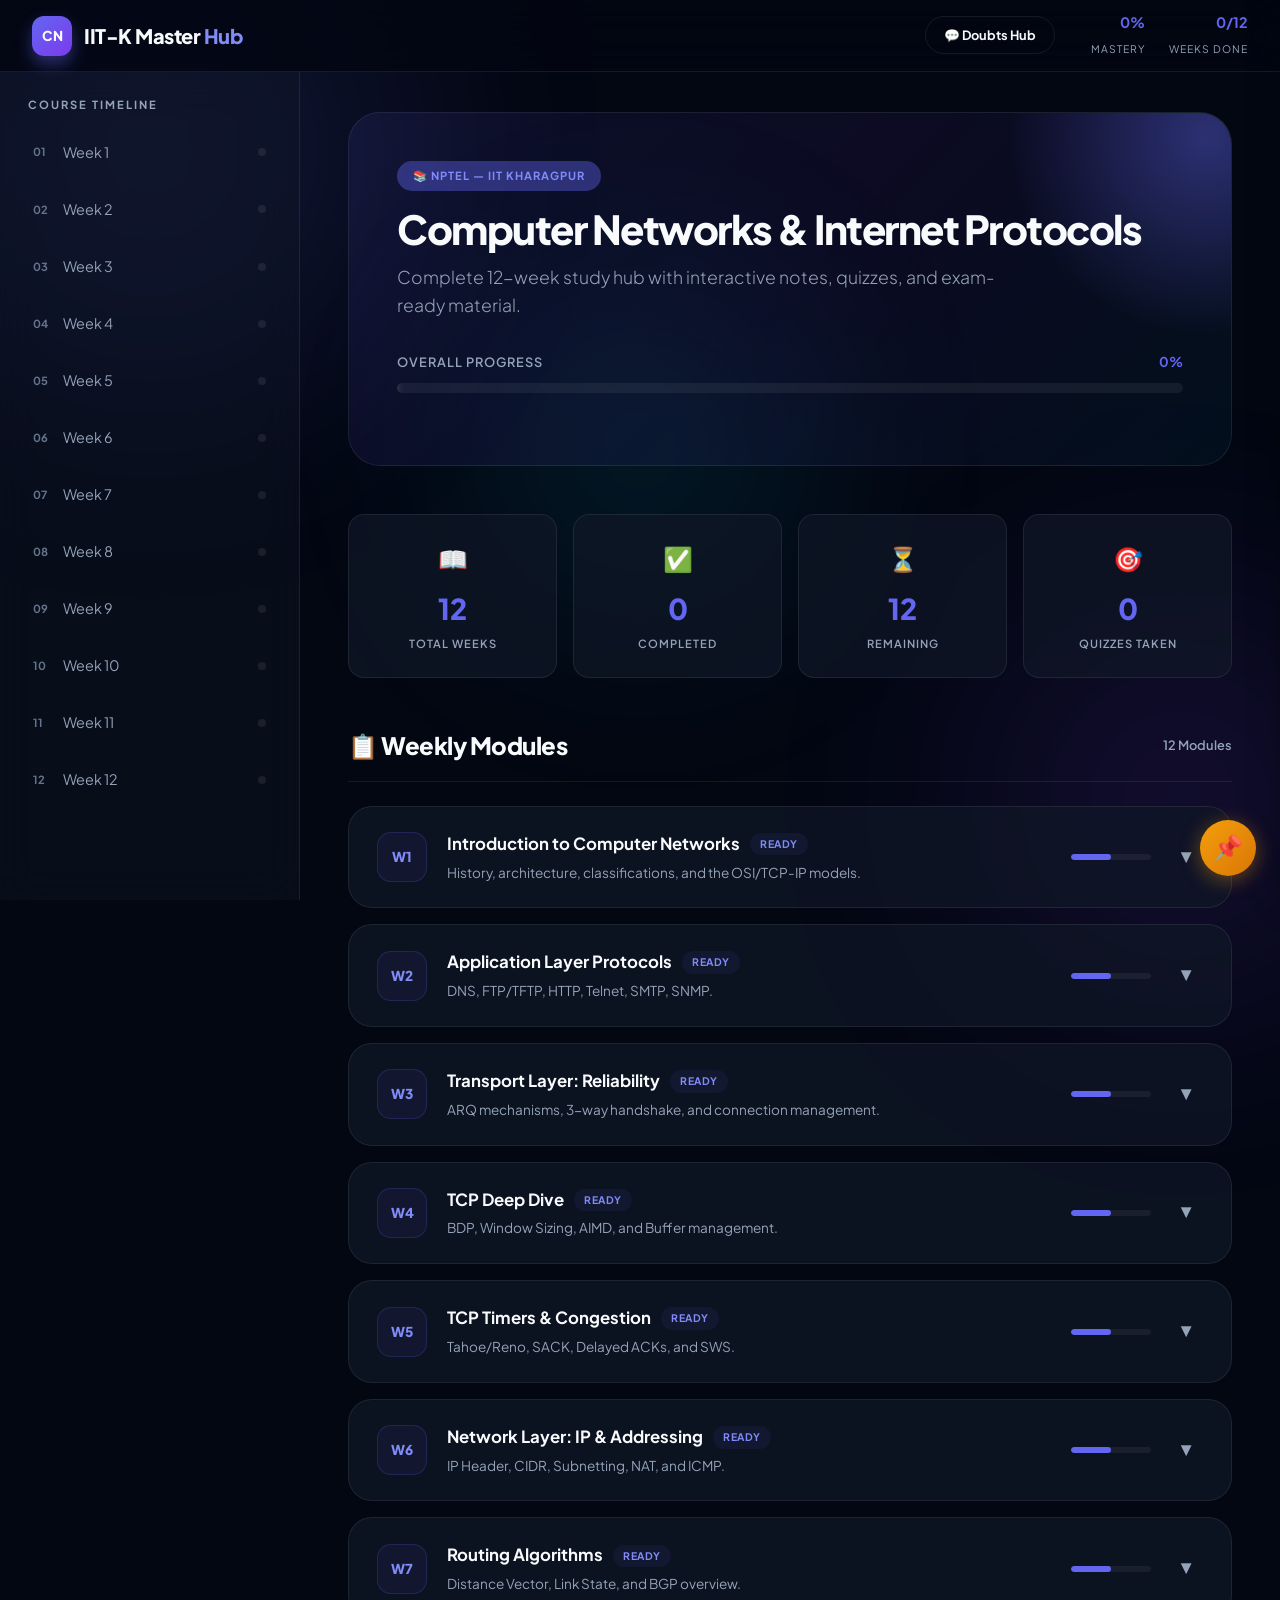
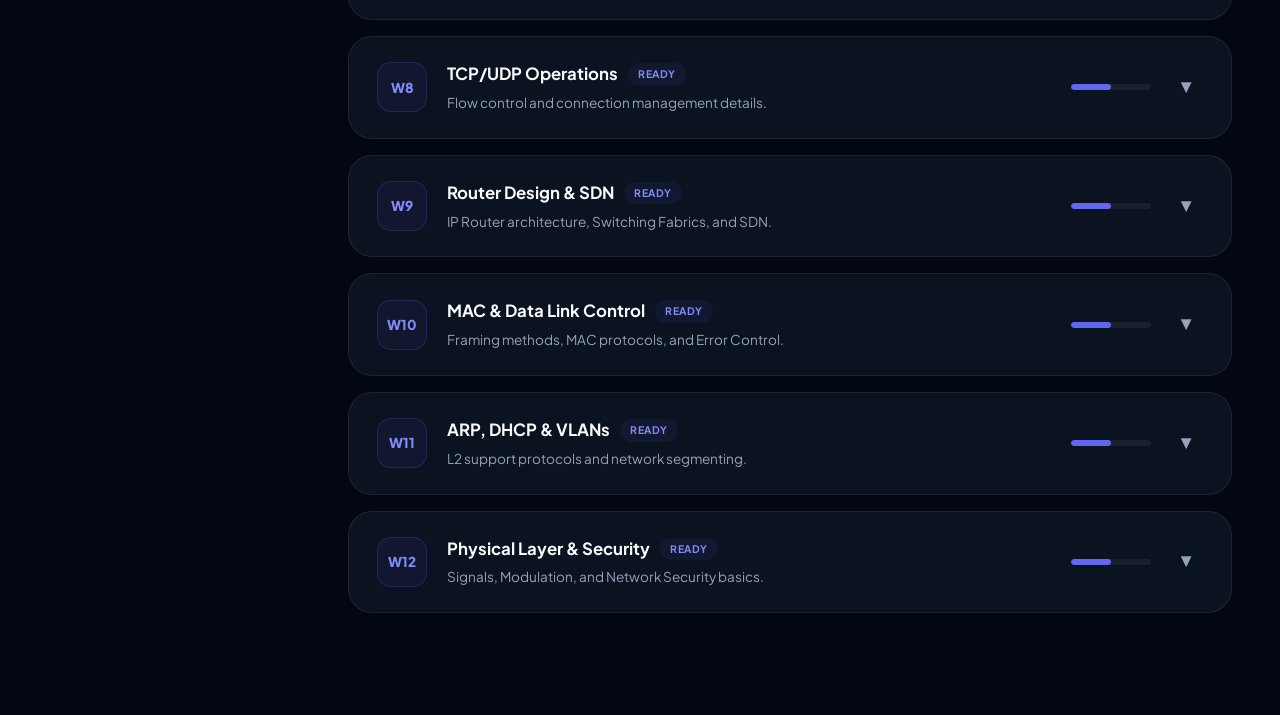
==== commit e7cc85cf: "doughts section is added" ====
--- a/index.html
+++ b/index.html
@@ -912,12 +912,16 @@
             flex-shrink: 0;
         }
 
-        /* ── QUIZ MODE ── */
-        .view-syllabus .quiz-view {
+        /* ── VIEW MODES ── */
+        .view-syllabus .quiz-view, .view-syllabus .doubts-view {
             display: none;
         }
 
-        .view-quiz .syllabus-view {
+        .view-quiz .syllabus-view, .view-quiz .doubts-view {
+            display: none;
+        }
+
+        .view-doubts .syllabus-view, .view-doubts .quiz-view {
             display: none;
         }
 
@@ -1450,6 +1454,7 @@
             <div class="logo-text">IIT-K Master <span>Hub</span></div>
         </div>
         <div class="nav-right">
+            <button class="btn btn-outline btn-sm" onclick="showDoubtsView()" style="border-radius:99px; margin-right: 12px">💬 Doubts Hub</button>
             <div class="nav-stats">
                 <div class="stat">
                     <span class="stat-val" id="globalProgress">0%</span>
@@ -1531,6 +1536,10 @@
             <div class="quiz-view" id="quizView">
                 <div class="quiz-card" id="quizCard"></div>
             </div>
+
+            <div class="doubts-view" id="doubtsView" style="margin-top: 32px;">
+                <!-- Rendered by doubts.js -->
+            </div>
         </main>
     </div>
 
@@ -1540,9 +1549,9 @@
             <span class="bottom-btn-icon">🏠</span>
             Home
         </button>
-        <button class="bottom-btn" onclick="scrollToWeeks()">
-            <span class="bottom-btn-icon">📋</span>
-            Weeks
+        <button class="bottom-btn" onclick="showDoubtsView()">
+            <span class="bottom-btn-icon">💭</span>
+            Doubts
         </button>
         <button class="bottom-btn" onclick="toggleSidebar()">
             <span class="bottom-btn-icon">📑</span>
@@ -1900,6 +1909,13 @@
             window.scrollTo(0, 0);
         };
 
+        const showDoubtsView = () => {
+            state.quizActive = false;
+            document.body.className = 'view-doubts';
+            if(window.renderDoubtsHub) window.renderDoubtsHub();
+            window.scrollTo(0, 0);
+        };
+
         const showAllWeeks = () => {
             goHome();
             closeSidebar();
@@ -1977,8 +1993,17 @@
         window.onload = () => {
             updateAllStats();
             renderWeeksGrid();
+
+            // Support direct navigation to doubts
+            const urlParams = new URLSearchParams(window.location.search);
+            if (urlParams.get('view') === 'doubts') {
+                showDoubtsView();
+            }
         };
     </script>
+
+<link rel="stylesheet" href="doubts.css">
+<script src="doubts.js"></script>
 </body>
 
 </html>
--- a/doubts.css
+++ b/doubts.css
@@ -0,0 +1,419 @@
+/* doubts.css - Styling for NPTEL Doubts Tracking System */
+
+:root {
+    --dbt-bg: #111827;
+    --dbt-bg-panel: rgba(17, 24, 39, 0.95);
+    --dbt-border: rgba(255, 255, 255, 0.1);
+    --dbt-accent: #f59e0b; /* Yellow/Gold for highlight */
+    --dbt-accent-light: #fcd34d;
+    --dbt-action: #ef4444; /* Red for actions/delete */
+    --dbt-text: #f8fafc;
+    --dbt-text-dim: #94a3b8;
+    --dbt-glass: blur(12px);
+    --dbt-font: 'Plus Jakarta Sans', sans-serif;
+    --dbt-radius-md: 12px;
+    --dbt-radius-lg: 20px;
+    --dbt-green: #10b981;
+}
+
+/* ── PERSISTENT HIGHLIGHT ── */
+mark.dbt-mark {
+    background-color: rgba(245, 158, 11, 0.3);
+    color: inherit;
+    border-bottom: 2px dashed var(--dbt-accent);
+    cursor: pointer;
+    border-radius: 2px;
+    transition: background-color 0.2s;
+}
+
+mark.dbt-mark:hover {
+    background-color: rgba(245, 158, 11, 0.5);
+}
+
+mark.dbt-mark.flash {
+    animation: dbtFlash 2s cubic-bezier(0.4, 0, 0.2, 1);
+}
+
+@keyframes dbtFlash {
+    0%, 100% { background-color: rgba(245, 158, 11, 0.3); }
+    50% { background-color: var(--dbt-accent); color: #000; }
+}
+
+/* ── TOOLTIP ── */
+.dbt-tooltip {
+    position: absolute;
+    z-index: 10000;
+    background: var(--dbt-action); /* High visibility Red/Orange */
+    color: #fff;
+    padding: 8px 16px;
+    border-radius: 8px;
+    font-family: var(--dbt-font);
+    font-size: 0.85rem;
+    font-weight: 600;
+    cursor: pointer;
+    box-shadow: 0 4px 12px rgba(239, 68, 68, 0.4);
+    transform: translate(-50%, -100%);
+    margin-top: -10px;
+    pointer-events: auto;
+    opacity: 0;
+    transition: opacity 0.2s, transform 0.2s;
+}
+
+.dbt-tooltip.show {
+    opacity: 1;
+    transform: translate(-50%, -100%) translateY(-5px);
+}
+
+.dbt-tooltip::after {
+    content: '';
+    position: absolute;
+    top: 100%;
+    left: 50%;
+    transform: translateX(-50%);
+    border-width: 6px;
+    border-style: solid;
+    border-color: var(--dbt-action) transparent transparent transparent;
+}
+
+/* ── SIDE PANEL (MODAL) ── */
+.dbt-panel-overlay {
+    position: fixed;
+    top: 0; left: 0; right: 0; bottom: 0;
+    background: rgba(0,0,0,0.5);
+    z-index: 10001;
+    opacity: 0;
+    pointer-events: none;
+    transition: opacity 0.3s;
+    backdrop-filter: blur(2px);
+}
+
+.dbt-panel-overlay.show {
+    opacity: 1;
+    pointer-events: auto;
+}
+
+.dbt-panel {
+    position: fixed;
+    top: 0; right: -400px;
+    width: 380px; max-width: 100%;
+    height: 100vh;
+    background: var(--dbt-bg-panel);
+    backdrop-filter: var(--dbt-glass);
+    border-left: 1px solid var(--dbt-border);
+    z-index: 10002;
+    padding: 24px;
+    color: var(--dbt-text);
+    font-family: var(--dbt-font);
+    box-shadow: -10px 0 30px rgba(0,0,0,0.5);
+    transition: right 0.3s cubic-bezier(0.16, 1, 0.3, 1);
+    display: flex;
+    flex-direction: column;
+}
+
+.dbt-panel.show {
+    right: 0;
+}
+
+.dbt-panel-header {
+    display: flex;
+    justify-content: space-between;
+    align-items: center;
+    border-bottom: 1px solid var(--dbt-border);
+    padding-bottom: 16px;
+    margin-bottom: 24px;
+}
+
+.dbt-panel-title {
+    font-size: 1.25rem;
+    font-weight: 700;
+    display: flex;
+    align-items: center;
+    gap: 8px;
+}
+
+.dbt-panel-close {
+    background: none; border: none;
+    color: var(--dbt-text-dim);
+    font-size: 1.5rem; cursor: pointer;
+}
+
+.dbt-panel-close:hover { color: #fff; }
+
+.dbt-panel-content {
+    flex: 1;
+    display: flex;
+    flex-direction: column;
+    gap: 20px;
+}
+
+.dbt-selected-text-box {
+    background: rgba(255,255,255,0.05);
+    border-left: 4px solid var(--dbt-accent);
+    padding: 12px 16px;
+    border-radius: 4px 8px 8px 4px;
+    font-size: 0.9rem;
+    color: var(--dbt-text-dim);
+    font-style: italic;
+    max-height: 150px;
+    overflow-y: auto;
+}
+
+.dbt-input-group label {
+    display: block;
+    font-size: 0.85rem;
+    font-weight: 600;
+    margin-bottom: 8px;
+    color: var(--dbt-text-dim);
+    text-transform: uppercase;
+    letter-spacing: 0.5px;
+}
+
+.dbt-textarea, .dbt-input {
+    width: 100%;
+    background: rgba(255,255,255,0.03);
+    border: 1px solid var(--dbt-border);
+    border-radius: var(--dbt-radius-md);
+    padding: 12px 14px;
+    color: #fff;
+    font-family: inherit;
+    font-size: 0.95rem;
+    outline: none;
+    transition: border-color 0.2s;
+}
+
+.dbt-textarea {
+    resize: vertical;
+    min-height: 100px;
+}
+
+.dbt-textarea:focus, .dbt-input:focus {
+    border-color: var(--dbt-accent);
+    background: rgba(255,255,255,0.05);
+}
+
+.dbt-panel-footer {
+    padding-top: 24px;
+    display: flex;
+    gap: 12px;
+}
+
+.dbt-btn {
+    border: none;
+    padding: 12px 20px;
+    border-radius: 8px;
+    font-weight: 600;
+    font-size: 0.95rem;
+    font-family: inherit;
+    cursor: pointer;
+    transition: 0.2s;
+    flex: 1;
+    display: flex;
+    justify-content: center;
+    align-items: center;
+    gap: 8px;
+}
+
+.dbt-btn-primary {
+    background: var(--dbt-accent);
+    color: #000;
+}
+
+.dbt-btn-primary:hover {
+    background: var(--dbt-accent-light);
+    transform: translateY(-2px);
+}
+
+.dbt-btn-outline {
+    background: transparent;
+    border: 1px solid var(--dbt-border);
+    color: var(--dbt-text);
+}
+
+.dbt-btn-outline:hover {
+    background: rgba(255,255,255,0.1);
+}
+
+/* ── FLOATING DOUBTS BUTTON ── */
+.dbt-fab {
+    position: fixed;
+    bottom: 24px;
+    right: 24px;
+    width: 56px;
+    height: 56px;
+    border-radius: 50%;
+    background: linear-gradient(135deg, var(--dbt-accent), #d97706);
+    color: #000;
+    box-shadow: 0 4px 20px rgba(245, 158, 11, 0.4);
+    display: flex;
+    justify-content: center;
+    align-items: center;
+    font-size: 1.5rem;
+    cursor: pointer;
+    z-index: 9999;
+    border: none;
+    transition: 0.3s cubic-bezier(0.175, 0.885, 0.32, 1.275);
+}
+
+.dbt-fab:hover {
+    transform: scale(1.1);
+}
+
+.dbt-fab-badge {
+    position: absolute;
+    top: -5px; right: -5px;
+    background: var(--dbt-action);
+    color: #fff;
+    font-size: 0.7rem;
+    font-weight: 700;
+    width: 20px; height: 20px;
+    border-radius: 50%;
+    display: flex;
+    justify-content: center;
+    align-items: center;
+    border: 2px solid var(--dbt-bg);
+}
+
+/* ── HOME PAGE DOUBTS HUB ── */
+.doubts-hub-header {
+    display: flex;
+    justify-content: space-between;
+    align-items: center;
+    margin-bottom: 32px;
+    flex-wrap: wrap;
+    gap: 16px;
+}
+
+.doubts-hub-stats {
+    display: flex;
+    gap: 16px;
+    background: var(--bg-card);
+    padding: 12px 24px;
+    border-radius: var(--radius-md);
+    border: 1px solid var(--border);
+}
+
+.dh-stat {
+    display: flex;
+    flex-direction: column;
+}
+
+.dh-val { font-size: 1.2rem; font-weight: 800; color: var(--accent); }
+.dh-lbl { font-size: 0.65rem; text-transform: uppercase; color: var(--text-dim); font-weight: 600; letter-spacing: 0.5px; }
+
+.doubts-grid {
+    display: grid;
+    grid-template-columns: repeat(auto-fill, minmax(320px, 1fr));
+    gap: 20px;
+}
+
+.doubt-card {
+    background: var(--bg-card);
+    border: 1px solid var(--border);
+    border-radius: var(--radius-lg);
+    padding: 20px;
+    transition: 0.2s;
+    display: flex;
+    flex-direction: column;
+    position: relative;
+    overflow: hidden;
+}
+
+.doubt-card:hover {
+    border-color: var(--border-hover);
+    transform: translateY(-2px);
+    box-shadow: 0 8px 24px rgba(0,0,0,0.2);
+}
+
+.doubt-card.resolved {
+    opacity: 0.7;
+    border-left: 4px solid var(--green);
+}
+
+.doubt-card:not(.resolved) {
+    border-left: 4px solid var(--gold);
+}
+
+.dc-header {
+    display: flex;
+    justify-content: space-between;
+    align-items: flex-start;
+    margin-bottom: 12px;
+}
+
+.dc-page {
+    font-size: 0.75rem;
+    font-weight: 700;
+    color: var(--accent-light);
+    background: var(--accent-subtle);
+    padding: 4px 10px;
+    border-radius: 99px;
+    text-decoration: none;
+}
+
+.dc-page:hover { text-decoration: underline; }
+
+.dc-date {
+    font-size: 0.7rem;
+    color: var(--text-dim);
+}
+
+.dc-quote {
+    font-size: 0.9rem;
+    font-style: italic;
+    color: var(--text-muted);
+    border-left: 2px solid var(--border);
+    padding-left: 12px;
+    margin-bottom: 16px;
+    display: -webkit-box;
+    -webkit-line-clamp: 3;
+    -webkit-box-orient: vertical;
+    overflow: hidden;
+}
+
+.dc-note {
+    font-size: 1rem;
+    font-weight: 500;
+    color: var(--text);
+    margin-bottom: 20px;
+    flex: 1;
+}
+
+.dc-tags {
+    display: flex;
+    gap: 6px;
+    margin-bottom: 16px;
+    flex-wrap: wrap;
+}
+
+.dc-tag {
+    font-size: 0.7rem;
+    padding: 2px 8px;
+    background: rgba(255,255,255,0.05);
+    border: 1px solid var(--border);
+    border-radius: 4px;
+    color: var(--text-dim);
+}
+
+.dc-actions {
+    display: flex;
+    gap: 10px;
+    border-top: 1px solid var(--border);
+    padding-top: 16px;
+}
+
+.dc-btn {
+    border: none; background: transparent;
+    color: var(--text-dim);
+    font-size: 0.8rem; font-weight: 600;
+    cursor: pointer; transition: 0.2s;
+    display: flex; align-items: center; gap: 4px;
+}
+
+.dc-btn:hover { color: #fff; }
+.dc-btn.resolve:hover { color: var(--green); }
+.dc-btn.delete:hover { color: var(--red); }
+.dc-btn.nav-btn { color: var(--accent); margin-left: auto; }
+.dc-btn.nav-btn:hover { color: var(--accent-light); text-decoration: underline; }
+
+/* ── UTILS ── */
+.dbt-hidden { display: none !important; }
